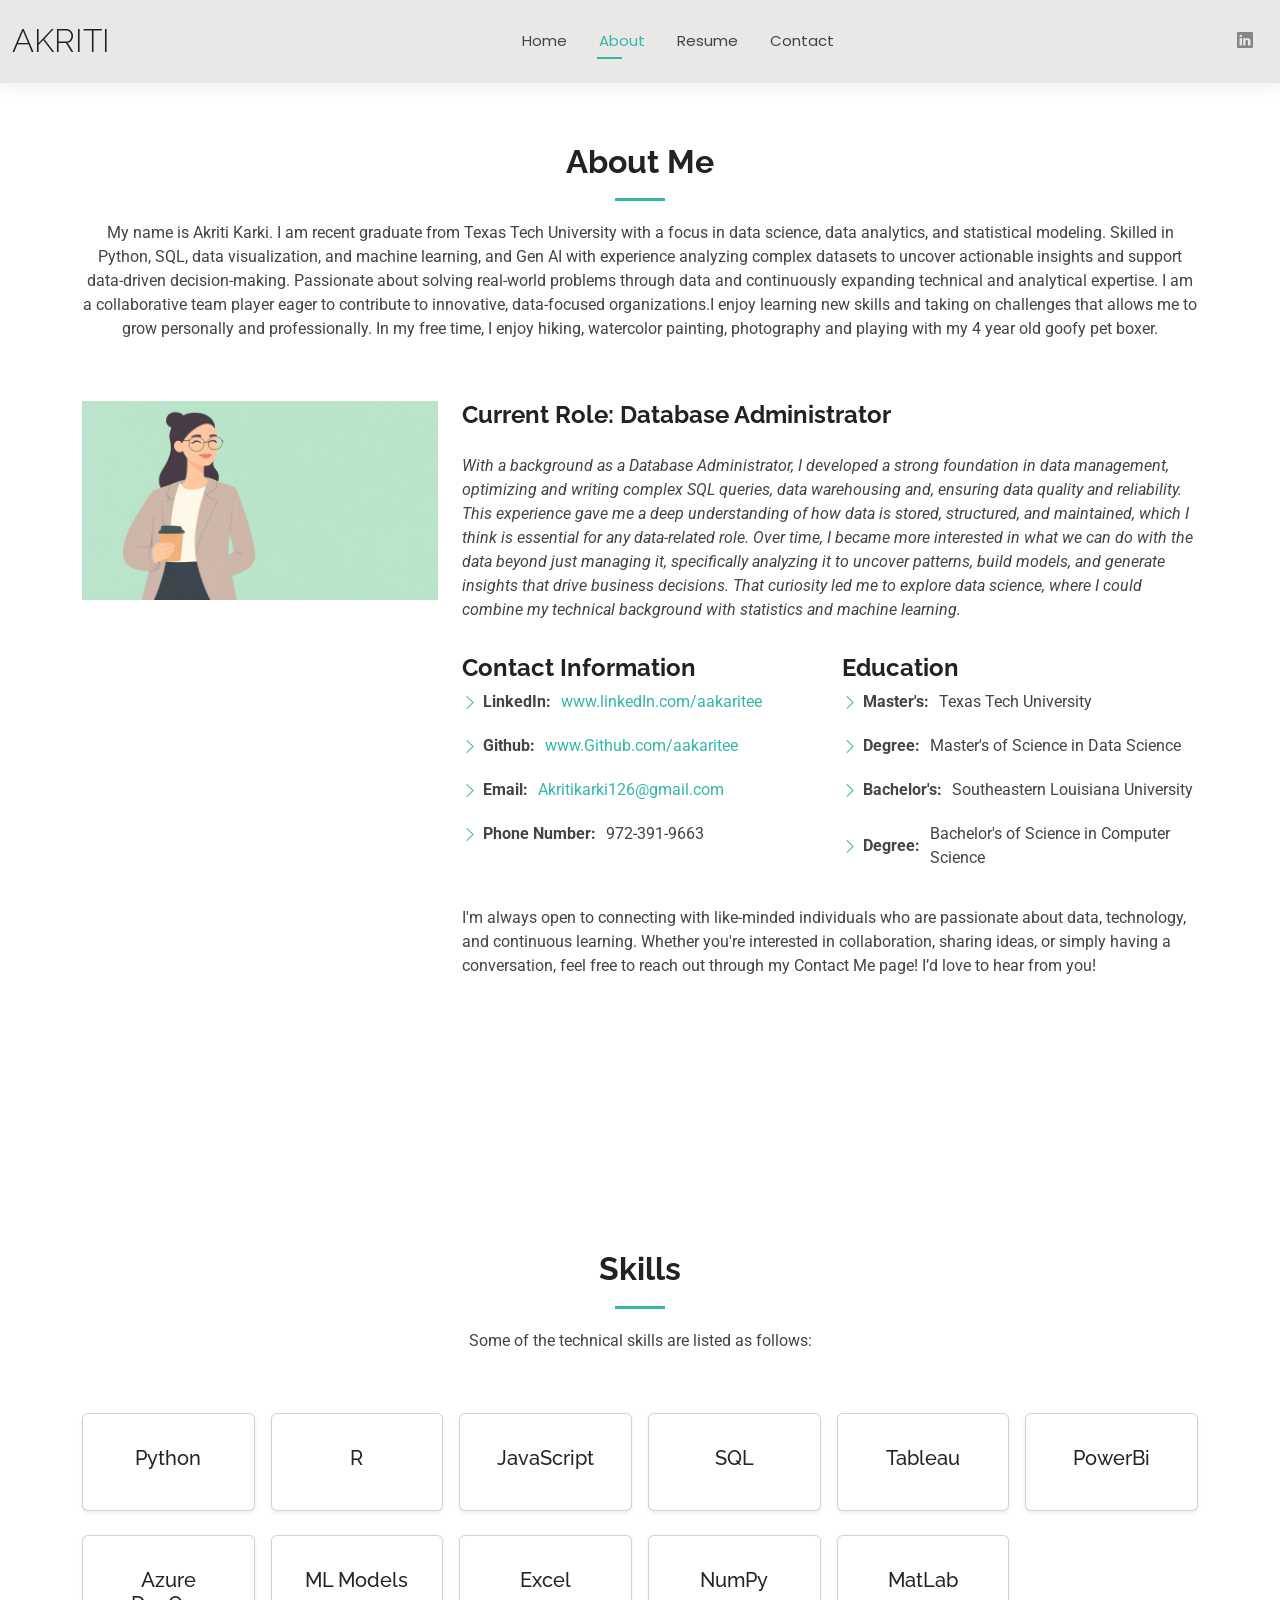
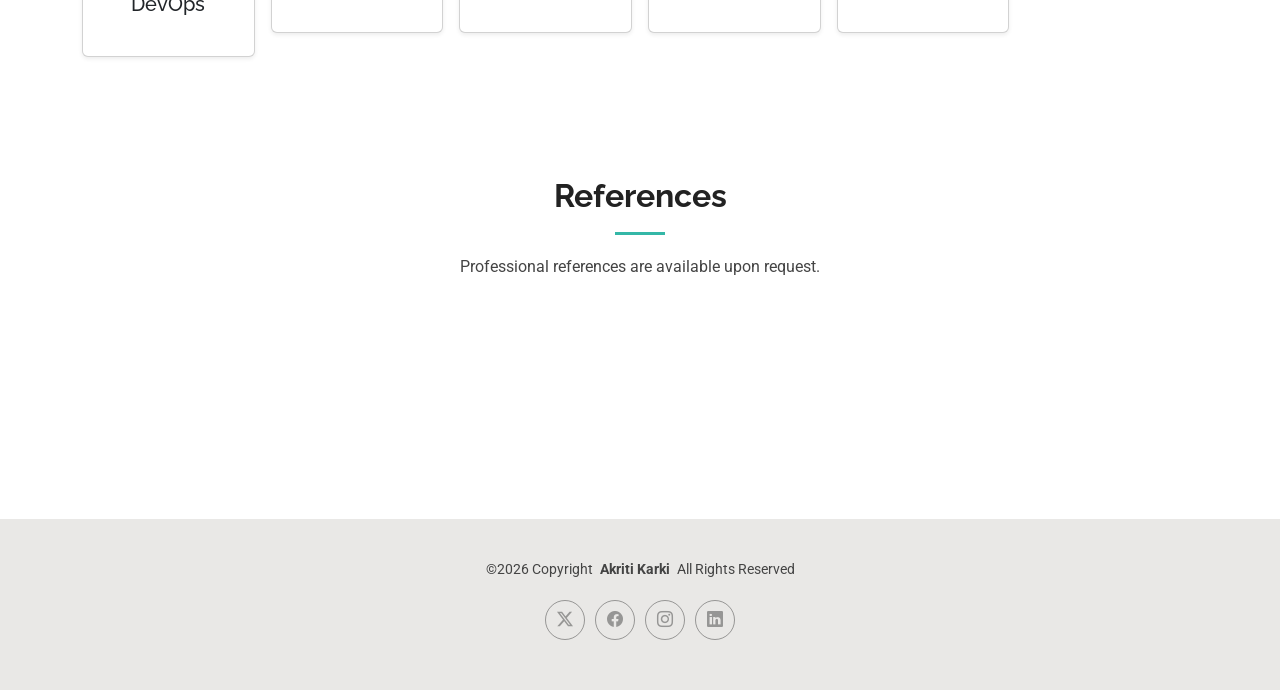
==== about.html @ cdcebf57 "email functionality added  - emailjs" ====
<!DOCTYPE html>
<html lang="en">

<head>
  <meta charset="utf-8">
  <meta content="width=device-width, initial-scale=1.0" name="viewport">
  <title>About Me</title>
  <meta name="description" content="">
  <meta name="keywords" content="">

  <!-- Favicons -->
  <link href="assets/img/favicon.png" rel="icon">
  <link href="assets/img/apple-touch-icon.png" rel="apple-touch-icon">

  <!-- Fonts -->
  <link href="https://fonts.googleapis.com" rel="preconnect">
  <link href="https://fonts.gstatic.com" rel="preconnect" crossorigin>
  <link href="https://fonts.googleapis.com/css2?family=Roboto:ital,wght@0,100;0,300;0,400;0,500;0,700;0,900;1,100;1,300;1,400;1,500;1,700;1,900&family=Poppins:ital,wght@0,100;0,200;0,300;0,400;0,500;0,600;0,700;0,800;0,900;1,100;1,200;1,300;1,400;1,500;1,600;1,700;1,800;1,900&family=Raleway:ital,wght@0,100;0,200;0,300;0,400;0,500;0,600;0,700;0,800;0,900;1,100;1,200;1,300;1,400;1,500;1,600;1,700;1,800;1,900&display=swap" rel="stylesheet">

  <!-- Vendor CSS Files -->
  <link href="assets/vendor/bootstrap/css/bootstrap.min.css" rel="stylesheet">
  <link href="assets/vendor/bootstrap-icons/bootstrap-icons.css" rel="stylesheet">
  <link href="assets/vendor/aos/aos.css" rel="stylesheet">
  <link href="assets/vendor/swiper/swiper-bundle.min.css" rel="stylesheet">
  <link href="assets/vendor/glightbox/css/glightbox.min.css" rel="stylesheet">

  <!-- Main CSS File -->
  <link href="assets/css/main.css" rel="stylesheet">

  <!-- =======================================================
  * Template Name: Kelly
  * Template URL: https://bootstrapmade.com/kelly-free-bootstrap-cv-resume-html-template/
  * Updated: Aug 07 2024 with Bootstrap v5.3.3
  * Author: BootstrapMade.com
  * License: https://bootstrapmade.com/license/
  ======================================================== -->
</head>

<body class="about-page">

  <header id="header" class="header d-flex align-items-center light-background sticky-top">
    <div class="container-fluid position-relative d-flex align-items-center justify-content-between">

      <a href="index.html" class="logo d-flex align-items-center me-auto me-xl-0">
        <!-- Uncomment the line below if you also wish to use an image logo -->
        <!-- <img src="assets/img/logo.png" alt=""> -->
        <h1 class="sitename">Akriti</h1>
      </a>

      <nav id="navmenu" class="navmenu">
        <ul>
          <li><a href="index.html">Home</a></li>
          <li><a href="about.html" class="active">About</a></li>
          <li><a href="resume.html">Resume</a></li>

          </li>
          <li><a href="contact.html">Contact</a></li>
        </ul>
        <i class="mobile-nav-toggle d-xl-none bi bi-list"></i>
      </nav>

      <div class="header-social-links">
         <a href="https://www.linkedIn.com/in/aakaritee" class="linkedin"><i class="bi bi-linkedin"></i></a>
      </div>

    </div>
  </header>

  <main class="main">

    <!-- About Section -->
    <section id="about" class="about section">

      <!-- Section Title -->
      <div class="container section-title" data-aos="fade-up">
        <h2>About Me</h2>
        <p> My name is Akriti Karki. I am recent graduate from Texas Tech University with a focus in data science, data analytics, and statistical modeling. Skilled in Python, SQL, data visualization, and machine learning, and Gen AI with experience analyzing complex datasets to uncover actionable insights and support data-driven decision-making. Passionate about solving real-world problems through data and continuously expanding technical and analytical expertise. I am a collaborative team player eager to contribute to innovative, data-focused organizations.I enjoy learning new skills and taking on challenges that allows me to grow personally and professionally. In my free time, I enjoy hiking, watercolor painting, photography and playing with my 4 year old goofy pet boxer.</p>
      </div><!-- End Section Title -->

      <div class="container" data-aos="fade-up" data-aos-delay="100">

        <div class="row gy-4 justify-content-center">
          <div class="col-lg-4">
            <img src="assets/img/hero-bg.jpg" class="img-fluid" alt="">
          </div>
          <div class="col-lg-8 content">
            <h2>Current Role: Database Administrator </h2>
            <p class="fst-italic py-3">
              With a background as a Database Administrator, I developed a strong foundation in data management, optimizing and writing complex SQL queries, data warehousing and, ensuring data quality and reliability. This experience gave me a deep understanding of how data is stored, structured, and maintained, which I think is essential for any data-related role.
 Over time, I became more interested in what we can do with the data beyond just managing it, specifically analyzing it to uncover patterns, build models, and generate insights that drive business decisions. That curiosity led me to explore data science, where I could combine my technical background with statistics and machine learning.
            </p>
            <div class="row">
              <div class="col-lg-6">
                <h2> Contact Information </h2>

                <ul>
                  <li><i class="bi bi-chevron-right"></i> <strong>LinkedIn:</strong> <span><a href="https://www.linkedIn.com/in/aakaritee" target="_blank">www.linkedIn.com/aakaritee</a></span></li>
                  <li><i class="bi bi-chevron-right"></i> <strong>Github:</strong> <span><a href="https://www.Github.com/aakaritee" target="_blank">www.Github.com/aakaritee</a></span></li>
                  <li><i class="bi bi-chevron-right"></i> <strong>Email:</strong> <span> <a href="mailto:Akritikarki126@gmail.com" target="_blank">Akritikarki126@gmail.com</a></span></li>
                  <li><i class="bi bi-chevron-right"></i> <strong>Phone Number:</strong> <span> 972-391-9663 </span></li>

                </ul>
              </div>
              <div class="col-lg-6">
                <h2> Education </h2>
                <ul>
                  <li><i class="bi bi-chevron-right"></i> <strong>Master's:</strong> <span> Texas Tech University</span></li>
                  <li><i class="bi bi-chevron-right"></i> <strong>Degree:</strong> <span>  Master's of Science in Data Science</span></li>
                  <li><i class="bi bi-chevron-right"></i> <strong>Bachelor's:</strong> <span> Southeastern Louisiana University</span></li>
                  <li><i class="bi bi-chevron-right"></i> <strong>Degree:</strong> <span>  Bachelor's of Science in Computer Science</span></li>
                </ul>
              </div>
            </div>
            <p class="py-3">
              I'm always open to connecting with like-minded individuals who are passionate about data, technology, and continuous learning. Whether you're interested in collaboration, sharing ideas, or simply having a conversation, feel free to reach out through my Contact Me page! I’d love to hear from you!

            </p>
          </div>
        </div>

      </div>

    </section><!-- /About Section -->

    <!-- Skills Section -->
    <section id="skills" class="skills section">

     <!-- Skills Section -->
<section id="skills" class="skills section">

 <!-- Skills Section -->
<section id="skills" class="skills section">

  <!-- Section Title -->
  <div class="container section-title" data-aos="fade-up">
    <h2>Skills</h2>
    <p>Some of the technical skills are listed as follows:</p>
  </div><!-- End Section Title -->

  <div class="container" data-aos="fade-up" data-aos-delay="100">

    <div class="row g-3">

      <div class="col-lg-2 col-md-4 col-6">
        <div class="card text-center p-3 shadow-sm">
          <div class="card-body">
            <h5 class="card-title">Python</h5>
          </div>
        </div>
      </div>

      <div class="col-lg-2 col-md-4 col-6">
        <div class="card text-center p-3 shadow-sm">
          <div class="card-body">
            <h5 class="card-title">R</h5>
          </div>
        </div>
      </div>

      <div class="col-lg-2 col-md-4 col-6">
        <div class="card text-center p-3 shadow-sm">
          <div class="card-body">
            <h5 class="card-title">JavaScript</h5>
          </div>
        </div>
      </div>

      <div class="col-lg-2 col-md-4 col-6">
        <div class="card text-center p-3 shadow-sm">
          <div class="card-body">
            <h5 class="card-title">SQL</h5>
          </div>
        </div>
      </div>

      <div class="col-lg-2 col-md-4 col-6">
        <div class="card text-center p-3 shadow-sm">
          <div class="card-body">
            <h5 class="card-title">Tableau</h5>
          </div>
        </div>
      </div>

      <div class="col-lg-2 col-md-4 col-6">
        <div class="card text-center p-3 shadow-sm">
          <div class="card-body">
            <h5 class="card-title">PowerBi</h5>
          </div>
        </div>
      </div>

    </div>

    <!-- Second Row of Skills -->
    <div class="row g-3 mt-2">

      <div class="col-lg-2 col-md-4 col-6">
        <div class="card text-center p-3 shadow-sm">
          <div class="card-body">
            <h5 class="card-title">Azure DevOps</h5>
          </div>
        </div>
      </div>

      <div class="col-lg-2 col-md-4 col-6">
        <div class="card text-center p-3 shadow-sm">
          <div class="card-body">
            <h5 class="card-title">ML Models</h5>
          </div>
        </div>
      </div>

      <div class="col-lg-2 col-md-4 col-6">
        <div class="card text-center p-3 shadow-sm">
          <div class="card-body">
            <h5 class="card-title">Excel</h5>
          </div>
        </div>
      </div>

      <div class="col-lg-2 col-md-4 col-6">
        <div class="card text-center p-3 shadow-sm">
          <div class="card-body">
            <h5 class="card-title">NumPy</h5>
          </div>
        </div>
      </div>

      <div class="col-lg-2 col-md-4 col-6">
        <div class="card text-center p-3 shadow-sm">
          <div class="card-body">
            <h5 class="card-title">MatLab</h5>
          </div>
        </div>
      </div>

    </div><!-- End Second Row -->

  </div>


</section><!-- /Skills Section -->
    <!-- Stats Section -->
    <section id="stats" class="stats section">

      <!-- Section Title -->
      <div class="container section-title" data-aos="fade-up">
        <h2>References</h2>
        <p>Professional references are available upon request.</p>
      </div><!-- End Section Title -->

      

    </section><!-- /Stats Section -->

    <!-- Testimonials Section -->
    

  </main>

  <footer id="footer" class="footer light-background">

    <div class="container">
      <div class="copyright text-center ">
        <p>©2026 <span>Copyright</span> <strong class="px-1 sitename">Akriti Karki</strong> <span>All Rights Reserved<br></span></p>
      </div>
      <div class="social-links d-flex justify-content-center">
        <a href=""><i class="bi bi-twitter-x"></i></a>
        <a href=""><i class="bi bi-facebook"></i></a>
        <a href=""><i class="bi bi-instagram"></i></a>
        <a href=""><i class="bi bi-linkedin"></i></a>
      </div>
      <div class="credits">
        <!-- All the links in the footer should remain intact. -->
        <!-- You can delete the links only if you've purchased the pro version. -->
        <!-- Licensing information: https://bootstrapmade.com/license/ -->
        <!-- Purchase the pro version with working PHP/AJAX contact form: [buy-url] -->
  
      </div>
    </div>

  </footer>

  <!-- Scroll Top -->
  <a href="www.linkedIn.com/In/aakaritee" id="scroll-top" class="scroll-top d-flex align-items-center justify-content-center"><i class="bi bi-arrow-up-short"></i></a>

  <!-- Preloader -->
  <div id="preloader"></div>

  <!-- Vendor JS Files -->
  <script src="assets/vendor/bootstrap/js/bootstrap.bundle.min.js"></script>
  <script src="assets/vendor/php-email-form/validate.js"></script>
  <script src="assets/vendor/aos/aos.js"></script>
  <script src="assets/vendor/waypoints/noframework.waypoints.js"></script>
  <script src="assets/vendor/purecounter/purecounter_vanilla.js"></script>
  <script src="assets/vendor/swiper/swiper-bundle.min.js"></script>
  <script src="assets/vendor/glightbox/js/glightbox.min.js"></script>
  <script src="assets/vendor/imagesloaded/imagesloaded.pkgd.min.js"></script>
  <script src="assets/vendor/isotope-layout/isotope.pkgd.min.js"></script>

  <!-- Main JS File -->
  <script src="assets/js/main.js"></script>

</body>

</html>
---- assets/css/main.css ----
/**
* Template Name: Kelly
* Template URL: https://bootstrapmade.com/kelly-free-bootstrap-cv-resume-html-template/
* Updated: Aug 07 2024 with Bootstrap v5.3.3
* Author: BootstrapMade.com
* License: https://bootstrapmade.com/license/
*/

/*--------------------------------------------------------------
# Font & Color Variables
# Help: https://bootstrapmade.com/color-system/
--------------------------------------------------------------*/
/* Fonts */
:root {
  --default-font: "Roboto",  system-ui, -apple-system, "Segoe UI", Roboto, "Helvetica Neue", Arial, "Noto Sans", "Liberation Sans", sans-serif, "Apple Color Emoji", "Segoe UI Emoji", "Segoe UI Symbol", "Noto Color Emoji";
  --heading-font: "Raleway",  sans-serif;
  --nav-font: "Poppins",  sans-serif;
}

/* Global Colors - The following color variables are used throughout the website. Updating them here will change the color scheme of the entire website */
:root { 
  --background-color: #ffffff; /* Background color for the entire website, including individual sections */
  --default-color: #444444; /* Default color used for the majority of the text content across the entire website */
  --heading-color: #222222; /* Color for headings, subheadings and title throughout the website */
  --accent-color: #34b7a7; /* Accent color that represents your brand on the website. It's used for buttons, links, and other elements that need to stand out */
  --surface-color: #ffffff; /* The surface color is used as a background of boxed elements within sections, such as cards, icon boxes, or other elements that require a visual separation from the global background. */
  --contrast-color: #ffffff; /* Contrast color for text, ensuring readability against backgrounds of accent, heading, or default colors. */
}

/* Nav Menu Colors - The following color variables are used specifically for the navigation menu. They are separate from the global colors to allow for more customization options */
:root {
  --nav-color: #444444;  /* The default color of the main navmenu links */
  --nav-hover-color: #34b7a7; /* Applied to main navmenu links when they are hovered over or active */
  --nav-mobile-background-color: #ffffff; /* Used as the background color for mobile navigation menu */
  --nav-dropdown-background-color: #ffffff; /* Used as the background color for dropdown items that appear when hovering over primary navigation items */
  --nav-dropdown-color: #444444; /* Used for navigation links of the dropdown items in the navigation menu. */
  --nav-dropdown-hover-color: #34b7a7; /* Similar to --nav-hover-color, this color is applied to dropdown navigation links when they are hovered over. */
}

/* Color Presets - These classes override global colors when applied to any section or element, providing reuse of the sam color scheme. */

.light-background {
  --background-color: #e9e8e6;
  --surface-color: #ffffff;
}

.dark-background {
  --background-color: #060606;
  --default-color: #ffffff;
  --heading-color: #ffffff;
  --surface-color: #252525;
  --contrast-color: #ffffff;
}

/* Smooth scroll */
:root {
  scroll-behavior: smooth;
}

/*--------------------------------------------------------------
# General Styling & Shared Classes
--------------------------------------------------------------*/
body {
  color: var(--default-color);
  background-color: var(--background-color);
  font-family: var(--default-font);
}

a {
  color: var(--accent-color);
  text-decoration: none;
  transition: 0.3s;
}

a:hover {
  color: color-mix(in srgb, var(--accent-color), transparent 25%);
  text-decoration: none;
}

h1,
h2,
h3,
h4,
h5,
h6 {
  color: var(--heading-color);
  font-family: var(--heading-font);
}

/* PHP Email Form Messages
------------------------------*/
.php-email-form .error-message {
  display: none;
  background: #df1529;
  color: #ffffff;
  text-align: left;
  padding: 15px;
  margin-bottom: 24px;
  font-weight: 600;
}

.php-email-form .sent-message {
  display: none;
  color: #ffffff;
  background: #059652;
  text-align: center;
  padding: 15px;
  margin-bottom: 24px;
  font-weight: 600;
}

.php-email-form .loading {
  display: none;
  background: var(--surface-color);
  text-align: center;
  padding: 15px;
  margin-bottom: 24px;
}

.php-email-form .loading:before {
  content: "";
  display: inline-block;
  border-radius: 50%;
  width: 24px;
  height: 24px;
  margin: 0 10px -6px 0;
  border: 3px solid var(--accent-color);
  border-top-color: var(--surface-color);
  animation: php-email-form-loading 1s linear infinite;
}

@keyframes php-email-form-loading {
  0% {
    transform: rotate(0deg);
  }

  100% {
    transform: rotate(360deg);
  }
}

/*--------------------------------------------------------------
# Global Header
--------------------------------------------------------------*/
.header {
  color: var(--default-color);
  background-color: var(--background-color);
  padding: 15px 0;
  transition: all 0.5s;
  z-index: 997;
  box-shadow: 0px 0 18px rgba(0, 0, 0, 0.1);
}

.header .logo {
  line-height: 1;
}

.header .logo img {
  max-height: 36px;
  margin-right: 8px;
}

.header .logo h1 {
  font-size: 32px;
  margin: 0;
  font-weight: 300;
  text-transform: uppercase;
  color: var(--heading-color);
}

.header .header-social-links {
  padding-right: 15px;
}

.header .header-social-links a {
  color: color-mix(in srgb, var(--default-color), transparent 40%);
  padding-left: 6px;
  display: inline-block;
  transition: 0.3s;
  font-size: 16px;
}

.header .header-social-links a:hover {
  color: var(--accent-color);
}

.header .header-social-links a i {
  line-height: 0px;
}

@media (max-width: 1200px) {
  .header .logo {
    order: 1;
  }

  .header .header-social-links {
    order: 2;
  }

  .header .navmenu {
    order: 3;
  }
}

/*--------------------------------------------------------------
# Navigation Menu
--------------------------------------------------------------*/
/* Desktop Navigation */
@media (min-width: 1200px) {
  .navmenu {
    padding: 0;
  }

  .navmenu ul {
    margin: 0;
    padding: 0;
    display: flex;
    list-style: none;
    align-items: center;
  }

  .navmenu li {
    position: relative;
  }

  .navmenu>ul>li {
    white-space: nowrap;
    padding: 15px 14px;
  }

  .navmenu>ul>li:last-child {
    padding-right: 0;
  }

  .navmenu a,
  .navmenu a:focus {
    color: var(--nav-color);
    font-size: 15px;
    padding: 0 2px;
    font-family: var(--nav-font);
    font-weight: 400;
    display: flex;
    align-items: center;
    justify-content: space-between;
    white-space: nowrap;
    transition: 0.3s;
    position: relative;
  }

  .navmenu a i,
  .navmenu a:focus i {
    font-size: 12px;
    line-height: 0;
    margin-left: 5px;
    transition: 0.3s;
  }

  .navmenu>ul>li>a:before {
    content: "";
    position: absolute;
    height: 2px;
    bottom: -6px;
    left: 0;
    background-color: var(--nav-hover-color);
    visibility: hidden;
    width: 0px;
    transition: all 0.3s ease-in-out 0s;
  }

  .navmenu a:hover:before,
  .navmenu li:hover>a:before,
  .navmenu .active:before {
    visibility: visible;
    width: 25px;
  }

  .navmenu li:hover>a,
  .navmenu .active,
  .navmenu .active:focus {
    color: var(--nav-hover-color);
  }

  .navmenu .dropdown ul {
    margin: 0;
    padding: 10px 0;
    background: var(--nav-dropdown-background-color);
    display: block;
    position: absolute;
    visibility: hidden;
    left: 14px;
    top: 130%;
    opacity: 0;
    transition: 0.3s;
    border-radius: 4px;
    z-index: 99;
    box-shadow: 0px 0px 30px rgba(0, 0, 0, 0.1);
  }

  .navmenu .dropdown ul li {
    min-width: 200px;
  }

  .navmenu .dropdown ul a {
    padding: 10px 20px;
    font-size: 15px;
    text-transform: none;
    color: var(--nav-dropdown-color);
  }

  .navmenu .dropdown ul a i {
    font-size: 12px;
  }

  .navmenu .dropdown ul a:hover,
  .navmenu .dropdown ul .active:hover,
  .navmenu .dropdown ul li:hover>a {
    color: var(--nav-dropdown-hover-color);
  }

  .navmenu .dropdown:hover>ul {
    opacity: 1;
    top: 100%;
    visibility: visible;
  }

  .navmenu .dropdown .dropdown ul {
    top: 0;
    left: -90%;
    visibility: hidden;
  }

  .navmenu .dropdown .dropdown:hover>ul {
    opacity: 1;
    top: 0;
    left: -100%;
    visibility: visible;
  }
}

/* Mobile Navigation */
@media (max-width: 1199px) {
  .mobile-nav-toggle {
    color: var(--nav-color);
    font-size: 28px;
    line-height: 0;
    margin-right: 10px;
    cursor: pointer;
    transition: color 0.3s;
  }

  .navmenu {
    padding: 0;
    z-index: 9997;
  }

  .navmenu ul {
    display: none;
    list-style: none;
    position: absolute;
    inset: 60px 20px 20px 20px;
    padding: 10px 0;
    margin: 0;
    border-radius: 6px;
    background-color: var(--nav-mobile-background-color);
    border: 1px solid color-mix(in srgb, var(--default-color), transparent 90%);
    box-shadow: none;
    overflow-y: auto;
    transition: 0.3s;
    z-index: 9998;
  }

  .navmenu a,
  .navmenu a:focus {
    color: var(--nav-dropdown-color);
    padding: 10px 20px;
    font-family: var(--nav-font);
    font-size: 17px;
    font-weight: 500;
    display: flex;
    align-items: center;
    justify-content: space-between;
    white-space: nowrap;
    transition: 0.3s;
  }

  .navmenu a i,
  .navmenu a:focus i {
    font-size: 12px;
    line-height: 0;
    margin-left: 5px;
    width: 30px;
    height: 30px;
    display: flex;
    align-items: center;
    justify-content: center;
    border-radius: 50%;
    transition: 0.3s;
    background-color: color-mix(in srgb, var(--accent-color), transparent 90%);
  }

  .navmenu a i:hover,
  .navmenu a:focus i:hover {
    background-color: var(--accent-color);
    color: var(--contrast-color);
  }

  .navmenu a:hover,
  .navmenu .active,
  .navmenu .active:focus {
    color: var(--nav-dropdown-hover-color);
  }

  .navmenu .active i,
  .navmenu .active:focus i {
    background-color: var(--accent-color);
    color: var(--contrast-color);
    transform: rotate(180deg);
  }

  .navmenu .dropdown ul {
    position: static;
    display: none;
    z-index: 99;
    padding: 10px 0;
    margin: 10px 20px;
    background-color: var(--nav-dropdown-background-color);
    transition: all 0.5s ease-in-out;
  }

  .navmenu .dropdown ul ul {
    background-color: rgba(33, 37, 41, 0.1);
  }

  .navmenu .dropdown>.dropdown-active {
    display: block;
    background-color: rgba(33, 37, 41, 0.03);
  }

  .mobile-nav-active {
    overflow: hidden;
  }

  .mobile-nav-active .mobile-nav-toggle {
    color: #fff;
    position: absolute;
    font-size: 32px;
    top: 15px;
    right: 15px;
    margin-right: 0;
    z-index: 9999;
  }

  .mobile-nav-active .navmenu {
    position: fixed;
    overflow: hidden;
    inset: 0;
    background: rgba(33, 37, 41, 0.8);
    transition: 0.3s;
  }

  .mobile-nav-active .navmenu>ul {
    display: block;
  }
}

/*--------------------------------------------------------------
# Global Footer
--------------------------------------------------------------*/
.footer {
  color: var(--default-color);
  background-color: var(--background-color);
  font-size: 14px;
  padding: 40px 0;
  position: relative;
}

.footer .copyright p {
  margin-bottom: 0;
}

.footer .social-links {
  margin-top: 20px;
}

.footer .social-links a {
  display: flex;
  align-items: center;
  justify-content: center;
  width: 40px;
  height: 40px;
  border-radius: 50%;
  border: 1px solid color-mix(in srgb, var(--default-color), transparent 50%);
  font-size: 16px;
  color: color-mix(in srgb, var(--default-color), transparent 50%);
  margin: 0 5px;
  transition: 0.3s;
}

.footer .social-links a:hover {
  color: var(--accent-color);
  border-color: var(--accent-color);
}

.footer .credits {
  margin-top: 10px;
  font-size: 13px;
  text-align: center;
}

/*--------------------------------------------------------------
# Preloader
--------------------------------------------------------------*/
#preloader {
  position: fixed;
  inset: 0;
  z-index: 9999;
  overflow: hidden;
  background-color: var(--background-color);
  transition: all 0.6s ease-out;
  width: 100%;
  height: 100vh;
}

#preloader:before,
#preloader:after {
  content: "";
  position: absolute;
  border: 4px solid var(--accent-color);
  border-radius: 50%;
  animation: animate-preloader 2s cubic-bezier(0, 0.2, 0.8, 1) infinite;
}

#preloader:after {
  animation-delay: -0.5s;
}

@keyframes animate-preloader {
  0% {
    width: 10px;
    height: 10px;
    top: calc(50% - 5px);
    left: calc(50% - 5px);
    opacity: 1;
  }

  100% {
    width: 72px;
    height: 72px;
    top: calc(50% - 36px);
    left: calc(50% - 36px);
    opacity: 0;
  }
}

/*--------------------------------------------------------------
# Scroll Top Button
--------------------------------------------------------------*/
.scroll-top {
  position: fixed;
  visibility: hidden;
  opacity: 0;
  right: 15px;
  bottom: -15px;
  z-index: 99999;
  background-color: var(--accent-color);
  width: 44px;
  height: 44px;
  border-radius: 50px;
  transition: all 0.4s;
}

.scroll-top i {
  font-size: 24px;
  color: var(--contrast-color);
  line-height: 0;
}

.scroll-top:hover {
  background-color: color-mix(in srgb, var(--accent-color), transparent 20%);
  color: var(--contrast-color);
}

.scroll-top.active {
  visibility: visible;
  opacity: 1;
  bottom: 15px;
}

/*--------------------------------------------------------------
# Disable aos animation delay on mobile devices
--------------------------------------------------------------*/
@media screen and (max-width: 768px) {
  [data-aos-delay] {
    transition-delay: 0 !important;
  }
}

/*--------------------------------------------------------------
# Global Page Titles & Breadcrumbs
--------------------------------------------------------------*/
.page-title {
  color: var(--default-color);
  background-color: var(--background-color);
  padding: 25px 0;
  position: relative;
  border-bottom: 1px solid color-mix(in srgb, var(--default-color), transparent 85%);
}

.page-title h1 {
  font-size: 24px;
  font-weight: 400;
}

.page-title .breadcrumbs ol {
  display: flex;
  flex-wrap: wrap;
  list-style: none;
  padding: 0;
  margin: 0;
  font-size: 14px;
  font-weight: 400;
}

.page-title .breadcrumbs ol li+li {
  padding-left: 10px;
}

.page-title .breadcrumbs ol li+li::before {
  content: "/";
  display: inline-block;
  padding-right: 10px;
  color: color-mix(in srgb, var(--default-color), transparent 70%);
}

/*--------------------------------------------------------------
# Global Sections
--------------------------------------------------------------*/
section,
.section {
  color: var(--default-color);
  background-color: var(--background-color);
  padding: 60px 0;
  scroll-margin-top: 100px;
  overflow: clip;
}

@media (max-width: 1199px) {

  section,
  .section {
    scroll-margin-top: 66px;
  }
}

/*--------------------------------------------------------------
# Global Section Titles
--------------------------------------------------------------*/
.section-title {
  text-align: center;
  padding-bottom: 60px;
  position: relative;
}

.section-title h2 {
  font-size: 32px;
  font-weight: 700;
  margin-bottom: 20px;
  padding-bottom: 20px;
  position: relative;
}

.section-title h2:after {
  content: "";
  position: absolute;
  display: block;
  width: 50px;
  height: 3px;
  background: var(--accent-color);
  left: 0;
  right: 0;
  bottom: 0;
  margin: auto;
}

.section-title p {
  margin-bottom: 0;
}

/*--------------------------------------------------------------
# Hero Section
--------------------------------------------------------------*/
.hero {
  width: 100%;
  min-height: calc(100vh - 82px);
  position: relative;
  padding: 80px 0;
  display: flex;
  align-items: center;
  justify-content: center;
}

@media (max-width: 1200px) {
  .hero {
    min-height: calc(100vh - 68px);
  }
}

.hero img {
  position: absolute;
  inset: 0;
  display: block;
  width: 100%;
  height: 100%;
  object-fit: cover;
  z-index: 1;
}

.hero .container {
  position: relative;
  z-index: 3;
}

.hero h2 {
  margin: 0;
  font-size: 48px;
  font-weight: 700;
}

.hero p {
  margin: 10px 0 0 0;
  font-size: 24px;
  color: var(--heading-color);
}

.hero .btn-get-started {
  color: var(--contrast-color);
  background: var(--accent-color);
  font-family: var(--heading-font);
  text-transform: uppercase;
  font-weight: 600;
  font-size: 12px;
  letter-spacing: 1px;
  display: inline-block;
  padding: 12px 40px;
  border-radius: 50px;
  transition: 0.5s;
  margin-top: 30px;
}

.hero .btn-get-started:hover {
  background: color-mix(in srgb, var(--accent-color) 90%, white 20%);
}

@media (max-width: 768px) {
  .hero h2 {
    font-size: 32px;
  }

  .hero p {
    font-size: 18px;
  }
}

/*--------------------------------------------------------------
# About Section
--------------------------------------------------------------*/
.about .content h2 {
  font-weight: 700;
  font-size: 24px;
}

.about .content ul {
  list-style: none;
  padding: 0;
}

.about .content ul li {
  margin-bottom: 20px;
  display: flex;
  align-items: center;
}

.about .content ul strong {
  margin-right: 10px;
}

.about .content ul i {
  font-size: 16px;
  margin-right: 5px;
  color: var(--accent-color);
  line-height: 0;
}

/*--------------------------------------------------------------
# Skills Section
--------------------------------------------------------------*/
.skills .progress {
  height: 60px;
  display: block;
  background: none;
  border-radius: 0;
}

.skills .progress .skill {
  color: var(--heading-color);
  padding: 0;
  margin: 0 0 6px 0;
  text-transform: uppercase;
  display: block;
  font-weight: 600;
  font-family: var(--heading-font);
}

.skills .progress .skill .val {
  float: right;
  font-style: normal;
}

.skills .progress-bar-wrap {
  background: color-mix(in srgb, var(--default-color), transparent 90%);
  height: 10px;
}

.skills .progress-bar {
  width: 1px;
  height: 10px;
  transition: 0.9s;
  background-color: var(--accent-color);
}

/*--------------------------------------------------------------
# Stats Section
--------------------------------------------------------------*/
.stats .stats-item {
  padding: 30px;
  width: 100%;
}

.stats .stats-item span {
  color: var(--heading-color);
  font-size: 48px;
  display: block;
  font-weight: 700;
  margin-bottom: 20px;
  padding-bottom: 20px;
  position: relative;
}

.stats .stats-item span:after {
  content: "";
  position: absolute;
  display: block;
  width: 25px;
  height: 3px;
  background: var(--accent-color);
  left: 0;
  right: 0;
  bottom: 0;
  margin: auto;
}

.stats .stats-item p {
  color: color-mix(in srgb, var(--default-color), transparent 40%);
  padding: 0;
  margin: 0;
  font-family: var(--heading-font);
  font-weight: 500;
}

/*--------------------------------------------------------------
# Testimonials Section
--------------------------------------------------------------*/
.testimonials .section-header {
  margin-bottom: 40px;
}

.testimonials .testimonials-carousel,
.testimonials .testimonials-slider {
  overflow: hidden;
}

.testimonials .testimonial-item {
  text-align: center;
}

.testimonials .testimonial-item .testimonial-img {
  width: 120px;
  border-radius: 50%;
  border: 4px solid var(--background-color);
  margin: 0 auto;
}

.testimonials .testimonial-item h3 {
  font-size: 20px;
  font-weight: bold;
  margin: 10px 0 5px 0;
}

.testimonials .testimonial-item h4 {
  font-size: 14px;
  color: color-mix(in srgb, var(--default-color), transparent 40%);
  margin: 0 0 15px 0;
}

.testimonials .testimonial-item .stars {
  margin-bottom: 15px;
}

.testimonials .testimonial-item .stars i {
  color: #ffc107;
  margin: 0 1px;
}

.testimonials .testimonial-item .quote-icon-left,
.testimonials .testimonial-item .quote-icon-right {
  color: color-mix(in srgb, var(--accent-color), transparent 50%);
  font-size: 26px;
  line-height: 0;
}

.testimonials .testimonial-item .quote-icon-left {
  display: inline-block;
  left: -5px;
  position: relative;
}

.testimonials .testimonial-item .quote-icon-right {
  display: inline-block;
  right: -5px;
  position: relative;
  top: 10px;
  transform: scale(-1, -1);
}

.testimonials .testimonial-item p {
  font-style: italic;
  margin: 0 auto 15px auto;
}

.testimonials .swiper-wrapper {
  height: auto;
}

.testimonials .swiper-pagination {
  margin-top: 20px;
  position: relative;
}

.testimonials .swiper-pagination .swiper-pagination-bullet {
  width: 12px;
  height: 12px;
  opacity: 1;
  background-color: color-mix(in srgb, var(--default-color), transparent 85%);
}

.testimonials .swiper-pagination .swiper-pagination-bullet-active {
  background-color: var(--accent-color);
}

@media (min-width: 992px) {
  .testimonials .testimonial-item p {
    width: 80%;
  }
}

/*--------------------------------------------------------------
# Resume Section
--------------------------------------------------------------*/
.resume .resume-title {
  color: var(--heading-color);
  font-size: 26px;
  font-weight: 700;
  margin-top: 20px;
  margin-bottom: 20px;
}

.resume .resume-item {
  padding: 0 0 20px 20px;
  margin-top: -2px;
  border-left: 2px solid var(--accent-color);
  position: relative;
}

.resume .resume-item h4 {
  line-height: 18px;
  font-size: 18px;
  font-weight: 600;
  text-transform: uppercase;
  color: color-mix(in srgb, var(--default-color), transparent 20%);
  margin-bottom: 10px;
}

.resume .resume-item h5 {
  font-size: 16px;
  padding: 5px 15px;
  display: inline-block;
  font-weight: 600;
  margin-bottom: 10px;
}

.resume .resume-item ul {
  padding-left: 20px;
}

.resume .resume-item ul li {
  padding-bottom: 10px;
}

.resume .resume-item:last-child {
  padding-bottom: 0;
}

.resume .resume-item::before {
  content: "";
  position: absolute;
  width: 16px;
  height: 16px;
  border-radius: 50px;
  left: -9px;
  top: 0;
  background: var(--background-color);
  border: 2px solid var(--accent-color);
}

/*--------------------------------------------------------------
# Services Section
--------------------------------------------------------------*/
.services .service-item {
  background-color: var(--surface-color);
  box-shadow: 0px 5px 90px 0px rgba(0, 0, 0, 0.1);
  height: 100%;
  padding: 60px 30px;
  text-align: center;
  transition: 0.3s;
  border-radius: 5px;
}

.services .service-item .icon {
  margin: 0 auto;
  width: 100px;
  height: 100px;
  display: flex;
  align-items: center;
  justify-content: center;
  transition: ease-in-out 0.3s;
  position: relative;
}

.services .service-item .icon i {
  font-size: 36px;
  transition: 0.5s;
  position: relative;
}

.services .service-item .icon svg {
  position: absolute;
  top: 0;
  left: 0;
}

.services .service-item .icon svg path {
  transition: 0.5s;
  fill: color-mix(in srgb, var(--default-color), transparent 95%);
}

.services .service-item h3 {
  font-weight: 700;
  margin: 10px 0 15px 0;
  font-size: 22px;
}

.services .service-item p {
  line-height: 24px;
  font-size: 14px;
  margin-bottom: 0;
}

.services .service-item:hover {
  box-shadow: 0px 5px 35px 0px rgba(0, 0, 0, 0.1);
}

.services .service-item.item-cyan i {
  color: #0dcaf0;
}

.services .service-item.item-cyan:hover .icon i {
  color: #fff;
}

.services .service-item.item-cyan:hover .icon path {
  fill: #0dcaf0;
}

.services .service-item.item-orange i {
  color: #fd7e14;
}

.services .service-item.item-orange:hover .icon i {
  color: #fff;
}

.services .service-item.item-orange:hover .icon path {
  fill: #fd7e14;
}

.services .service-item.item-teal i {
  color: #20c997;
}

.services .service-item.item-teal:hover .icon i {
  color: #fff;
}

.services .service-item.item-teal:hover .icon path {
  fill: #20c997;
}

.services .service-item.item-red i {
  color: #df1529;
}

.services .service-item.item-red:hover .icon i {
  color: #fff;
}

.services .service-item.item-red:hover .icon path {
  fill: #df1529;
}

.services .service-item.item-indigo i {
  color: #6610f2;
}

.services .service-item.item-indigo:hover .icon i {
  color: #fff;
}

.services .service-item.item-indigo:hover .icon path {
  fill: #6610f2;
}

.services .service-item.item-pink i {
  color: #f3268c;
}

.services .service-item.item-pink:hover .icon i {
  color: #fff;
}

.services .service-item.item-pink:hover .icon path {
  fill: #f3268c;
}

/*--------------------------------------------------------------
# Portfolio Section
--------------------------------------------------------------*/
.portfolio .portfolio-filters {
  padding: 0;
  margin: 0 auto 20px auto;
  list-style: none;
  text-align: center;
}

.portfolio .portfolio-filters li {
  cursor: pointer;
  display: inline-block;
  padding: 8px 20px 10px 20px;
  margin: 0;
  font-size: 15px;
  font-weight: 500;
  line-height: 1;
  margin-bottom: 5px;
  border-radius: 50px;
  transition: all 0.3s ease-in-out;
  font-family: var(--heading-font);
}

.portfolio .portfolio-filters li:hover,
.portfolio .portfolio-filters li.filter-active {
  color: var(--contrast-color);
  background-color: var(--accent-color);
}

.portfolio .portfolio-filters li:first-child {
  margin-left: 0;
}

.portfolio .portfolio-filters li:last-child {
  margin-right: 0;
}

@media (max-width: 575px) {
  .portfolio .portfolio-filters li {
    font-size: 14px;
    margin: 0 0 10px 0;
  }
}

.portfolio .portfolio-item {
  position: relative;
  overflow: hidden;
}

.portfolio .portfolio-item .portfolio-info {
  opacity: 0;
  position: absolute;
  left: 12px;
  right: 12px;
  bottom: -100%;
  z-index: 3;
  transition: all ease-in-out 0.5s;
  background: color-mix(in srgb, var(--surface-color), transparent 10%);
  padding: 15px;
}

.portfolio .portfolio-item .portfolio-info h4 {
  font-size: 18px;
  font-weight: 600;
  padding-right: 50px;
}

.portfolio .portfolio-item .portfolio-info p {
  color: color-mix(in srgb, var(--default-color), transparent 30%);
  font-size: 14px;
  margin-bottom: 0;
  padding-right: 50px;
}

.portfolio .portfolio-item .portfolio-info .preview-link,
.portfolio .portfolio-item .portfolio-info .details-link {
  position: absolute;
  right: 50px;
  font-size: 24px;
  top: calc(50% - 14px);
  color: color-mix(in srgb, var(--default-color), transparent 30%);
  transition: 0.3s;
  line-height: 0;
}

.portfolio .portfolio-item .portfolio-info .preview-link:hover,
.portfolio .portfolio-item .portfolio-info .details-link:hover {
  color: var(--accent-color);
}

.portfolio .portfolio-item .portfolio-info .details-link {
  right: 14px;
  font-size: 28px;
}

.portfolio .portfolio-item:hover .portfolio-info {
  opacity: 1;
  bottom: 0;
}

/*--------------------------------------------------------------
# Portfolio Details Section
--------------------------------------------------------------*/
.portfolio-details .portfolio-details-slider img {
  width: 100%;
}

.portfolio-details .portfolio-details-slider .swiper-pagination {
  margin-top: 20px;
  position: relative;
}

.portfolio-details .portfolio-details-slider .swiper-pagination .swiper-pagination-bullet {
  width: 12px;
  height: 12px;
  background-color: color-mix(in srgb, var(--default-color), transparent 85%);
  opacity: 1;
}

.portfolio-details .portfolio-details-slider .swiper-pagination .swiper-pagination-bullet-active {
  background-color: var(--accent-color);
}

.portfolio-details .portfolio-info {
  background-color: var(--surface-color);
  padding: 30px;
  box-shadow: 0px 0 30px rgba(0, 0, 0, 0.1);
}

.portfolio-details .portfolio-info h3 {
  font-size: 22px;
  font-weight: 700;
  margin-bottom: 20px;
  padding-bottom: 20px;
  border-bottom: 1px solid color-mix(in srgb, var(--default-color), transparent 85%);
}

.portfolio-details .portfolio-info ul {
  list-style: none;
  padding: 0;
  font-size: 15px;
}

.portfolio-details .portfolio-info ul li+li {
  margin-top: 10px;
}

.portfolio-details .portfolio-description {
  padding-top: 30px;
}

.portfolio-details .portfolio-description h2 {
  font-size: 26px;
  font-weight: 700;
  margin-bottom: 20px;
}

.portfolio-details .portfolio-description p {
  padding: 0;
  color: color-mix(in srgb, var(--default-color), transparent 30%);
}

/*--------------------------------------------------------------
# Contact Section
--------------------------------------------------------------*/
.contact .info-wrap {
  background-color: var(--surface-color);
  box-shadow: 0px 0px 20px rgba(0, 0, 0, 0.1);
  padding: 30px;
}

@media (max-width: 575px) {
  .contact .info-wrap {
    padding: 20px;
  }
}

.contact .info-item {
  margin-bottom: 40px;
}

.contact .info-item i {
  font-size: 20px;
  color: var(--accent-color);
  background: color-mix(in srgb, var(--accent-color), transparent 92%);
  width: 44px;
  height: 44px;
  display: flex;
  justify-content: center;
  align-items: center;
  border-radius: 50px;
  transition: all 0.3s ease-in-out;
  margin-right: 15px;
}

.contact .info-item h3 {
  padding: 0;
  font-size: 18px;
  font-weight: 700;
  margin-bottom: 5px;
}

.contact .info-item p {
  padding: 0;
  margin-bottom: 0;
  font-size: 14px;
}

.contact .info-item:hover i {
  background: var(--accent-color);
  color: var(--contrast-color);
}

.contact .php-email-form {
  background-color: var(--surface-color);
  height: 100%;
  padding: 30px;
  box-shadow: 0px 0px 20px rgba(0, 0, 0, 0.1);
}

@media (max-width: 575px) {
  .contact .php-email-form {
    padding: 20px;
  }
}

.contact .php-email-form input[type=text],
.contact .php-email-form input[type=email],
.contact .php-email-form textarea {
  font-size: 14px;
  padding: 10px 15px;
  box-shadow: none;
  border-radius: 0;
  color: var(--default-color);
  background-color: var(--surface-color);
  border-color: color-mix(in srgb, var(--default-color), transparent 80%);
}

.contact .php-email-form input[type=text]:focus,
.contact .php-email-form input[type=email]:focus,
.contact .php-email-form textarea:focus {
  border-color: var(--accent-color);
}

.contact .php-email-form input[type=text]::placeholder,
.contact .php-email-form input[type=email]::placeholder,
.contact .php-email-form textarea::placeholder {
  color: color-mix(in srgb, var(--default-color), transparent 70%);
}

.contact .php-email-form button[type=submit] {
  color: var(--contrast-color);
  background: var(--accent-color);
  border: 0;
  padding: 10px 30px;
  transition: 0.4s;
  border-radius: 50px;
}

.contact .php-email-form button[type=submit]:hover {
  background: color-mix(in srgb, var(--accent-color), transparent 25%);
}

/*--------------------------------------------------------------
# Starter Section Section
--------------------------------------------------------------*/
.starter-section {
  /* Add your styles here */
}

.card:hover {
  background-color: #20c997;
  color: #fff;
  transition: background-color 0.3s ease, color 0.3s ease;
  cursor: pointer;
}

.card:hover .card-title {
  color: #fff;
}
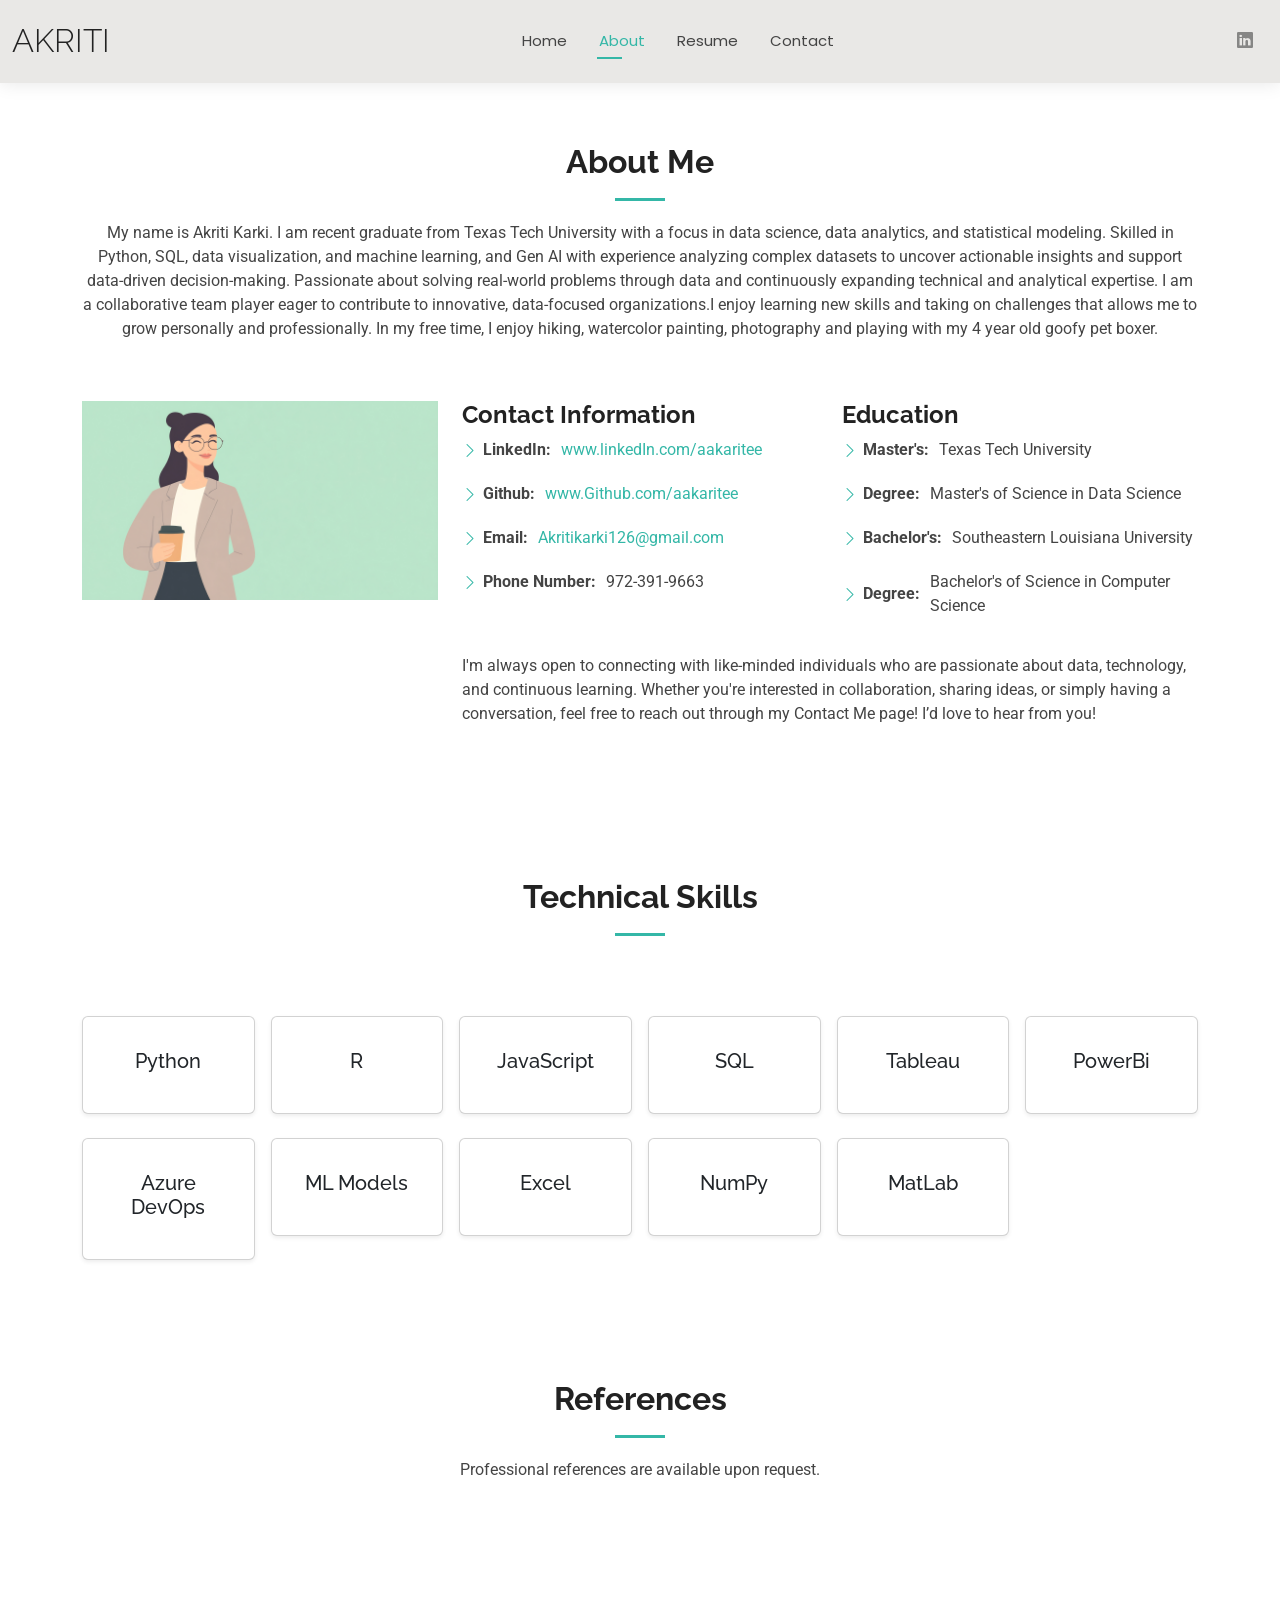
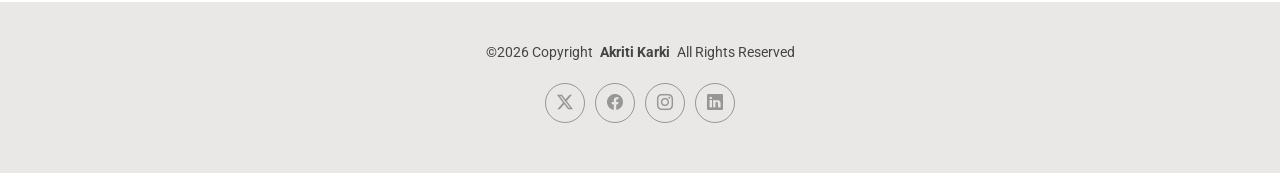
==== commit 8d9e14a7: "fix links for linkedIn" ====
--- a/about.html
+++ b/about.html
@@ -83,12 +83,7 @@
           <div class="col-lg-4">
             <img src="assets/img/hero-bg.jpg" class="img-fluid" alt="">
           </div>
-          <div class="col-lg-8 content">
-            <h2>Current Role: Database Administrator </h2>
-            <p class="fst-italic py-3">
-              With a background as a Database Administrator, I developed a strong foundation in data management, optimizing and writing complex SQL queries, data warehousing and, ensuring data quality and reliability. This experience gave me a deep understanding of how data is stored, structured, and maintained, which I think is essential for any data-related role.
- Over time, I became more interested in what we can do with the data beyond just managing it, specifically analyzing it to uncover patterns, build models, and generate insights that drive business decisions. That curiosity led me to explore data science, where I could combine my technical background with statistics and machine learning.
-            </p>
+          <div class="col-lg-8 content">           
             <div class="row">
               <div class="col-lg-6">
                 <h2> Contact Information </h2>
@@ -117,24 +112,15 @@
             </p>
           </div>
         </div>
-
-      </div>
-
+      </div>
     </section><!-- /About Section -->
 
     <!-- Skills Section -->
     <section id="skills" class="skills section">
 
-     <!-- Skills Section -->
-<section id="skills" class="skills section">
-
- <!-- Skills Section -->
-<section id="skills" class="skills section">
-
   <!-- Section Title -->
   <div class="container section-title" data-aos="fade-up">
-    <h2>Skills</h2>
-    <p>Some of the technical skills are listed as follows:</p>
+    <h2>Technical Skills</h2>
   </div><!-- End Section Title -->
 
   <div class="container" data-aos="fade-up" data-aos-delay="100">
@@ -282,7 +268,8 @@
   </footer>
 
   <!-- Scroll Top -->
-  <a href="www.linkedIn.com/In/aakaritee" id="scroll-top" class="scroll-top d-flex align-items-center justify-content-center"><i class="bi bi-arrow-up-short"></i></a>
+  <a href="https://www.linkedin.com/in/aakaritee" id="scroll-top" class="scroll-top d-flex align-items-center justify-content-center"><i class="bi bi-arrow-up-short"></i></a>
+
 
   <!-- Preloader -->
   <div id="preloader"></div>
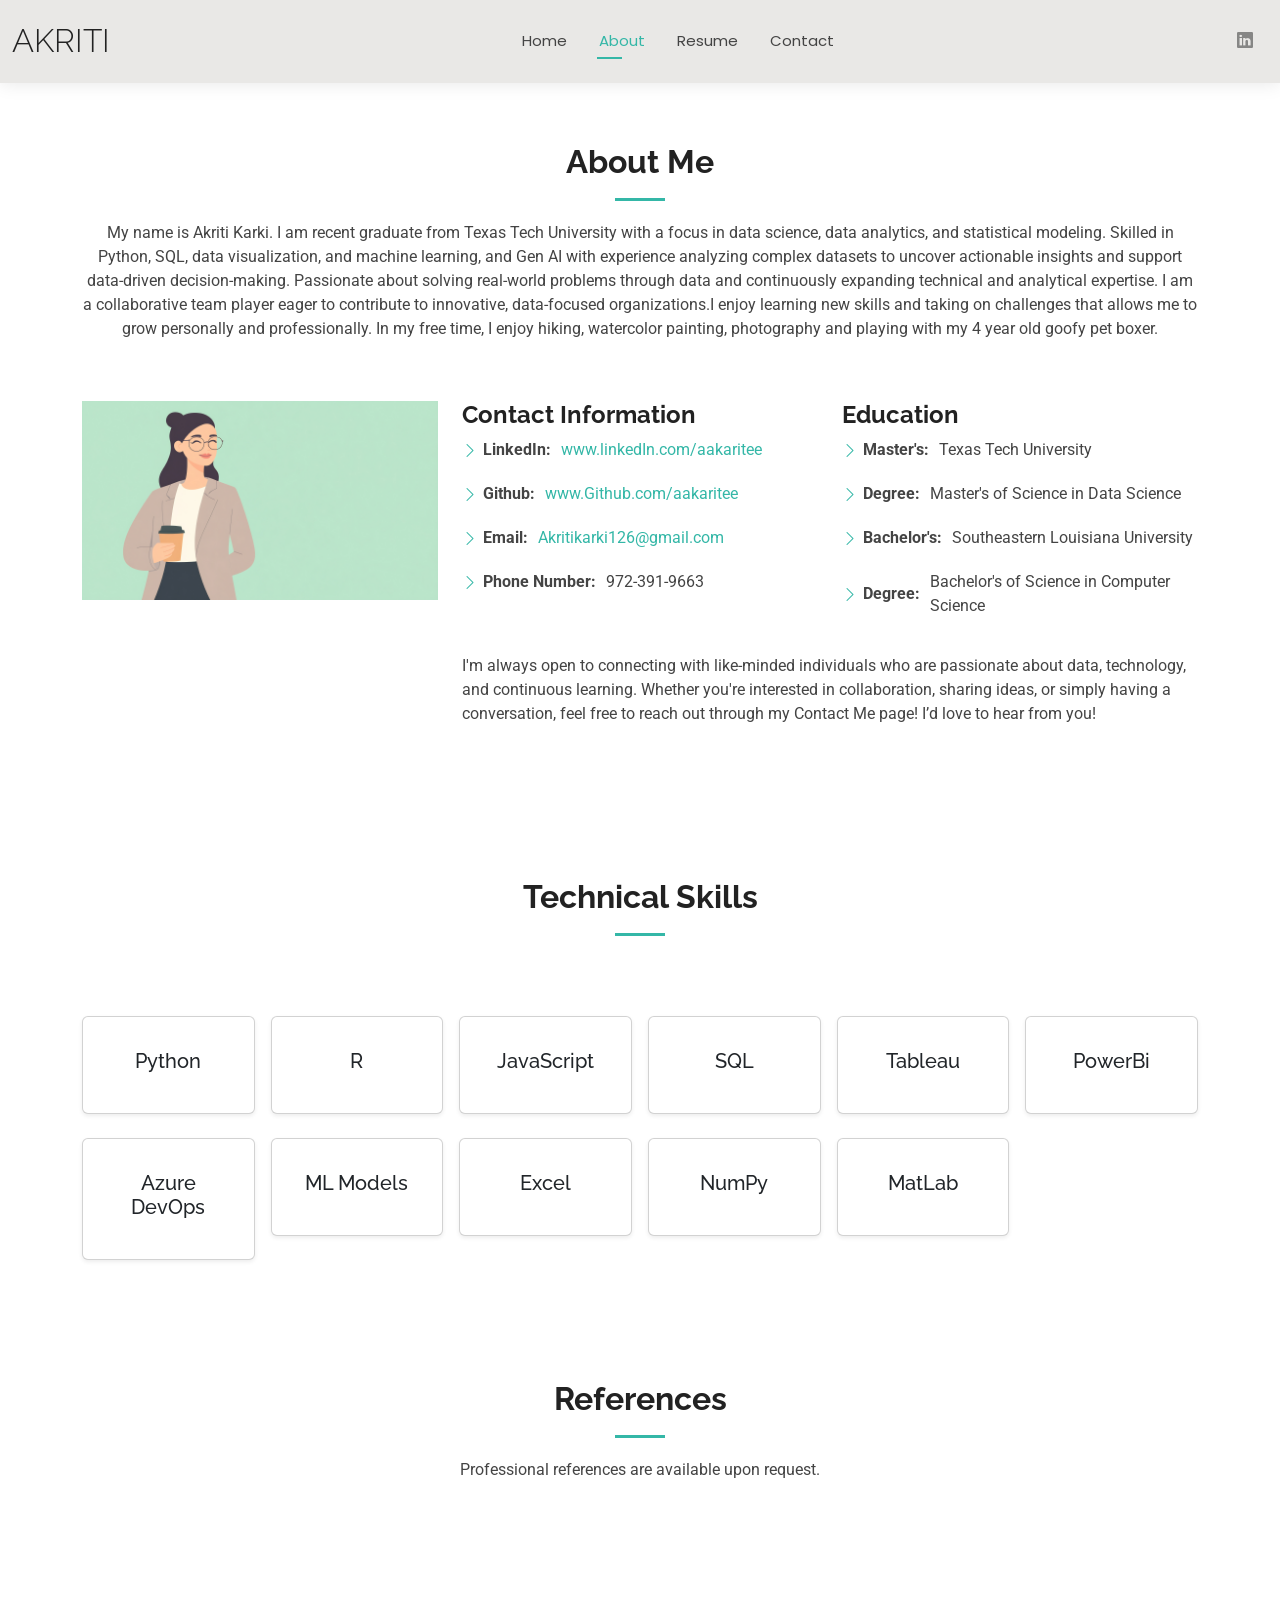
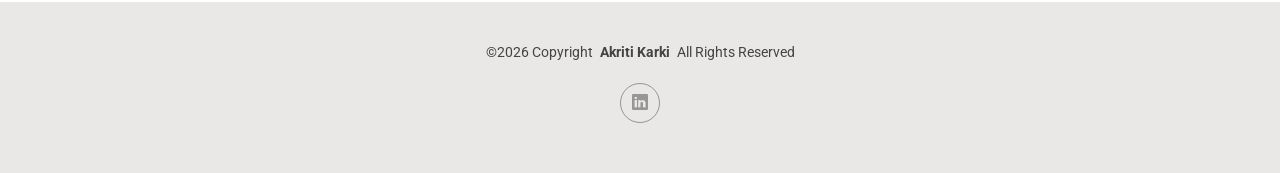
==== commit 0a610079: "fix about" ====
--- a/about.html
+++ b/about.html
@@ -251,10 +251,7 @@
         <p>©2026 <span>Copyright</span> <strong class="px-1 sitename">Akriti Karki</strong> <span>All Rights Reserved<br></span></p>
       </div>
       <div class="social-links d-flex justify-content-center">
-        <a href=""><i class="bi bi-twitter-x"></i></a>
-        <a href=""><i class="bi bi-facebook"></i></a>
-        <a href=""><i class="bi bi-instagram"></i></a>
-        <a href=""><i class="bi bi-linkedin"></i></a>
+        <a href="https://www.linkedin.com/in/aakaritee"><i class="bi bi-linkedin"></i></a>
       </div>
       <div class="credits">
         <!-- All the links in the footer should remain intact. -->
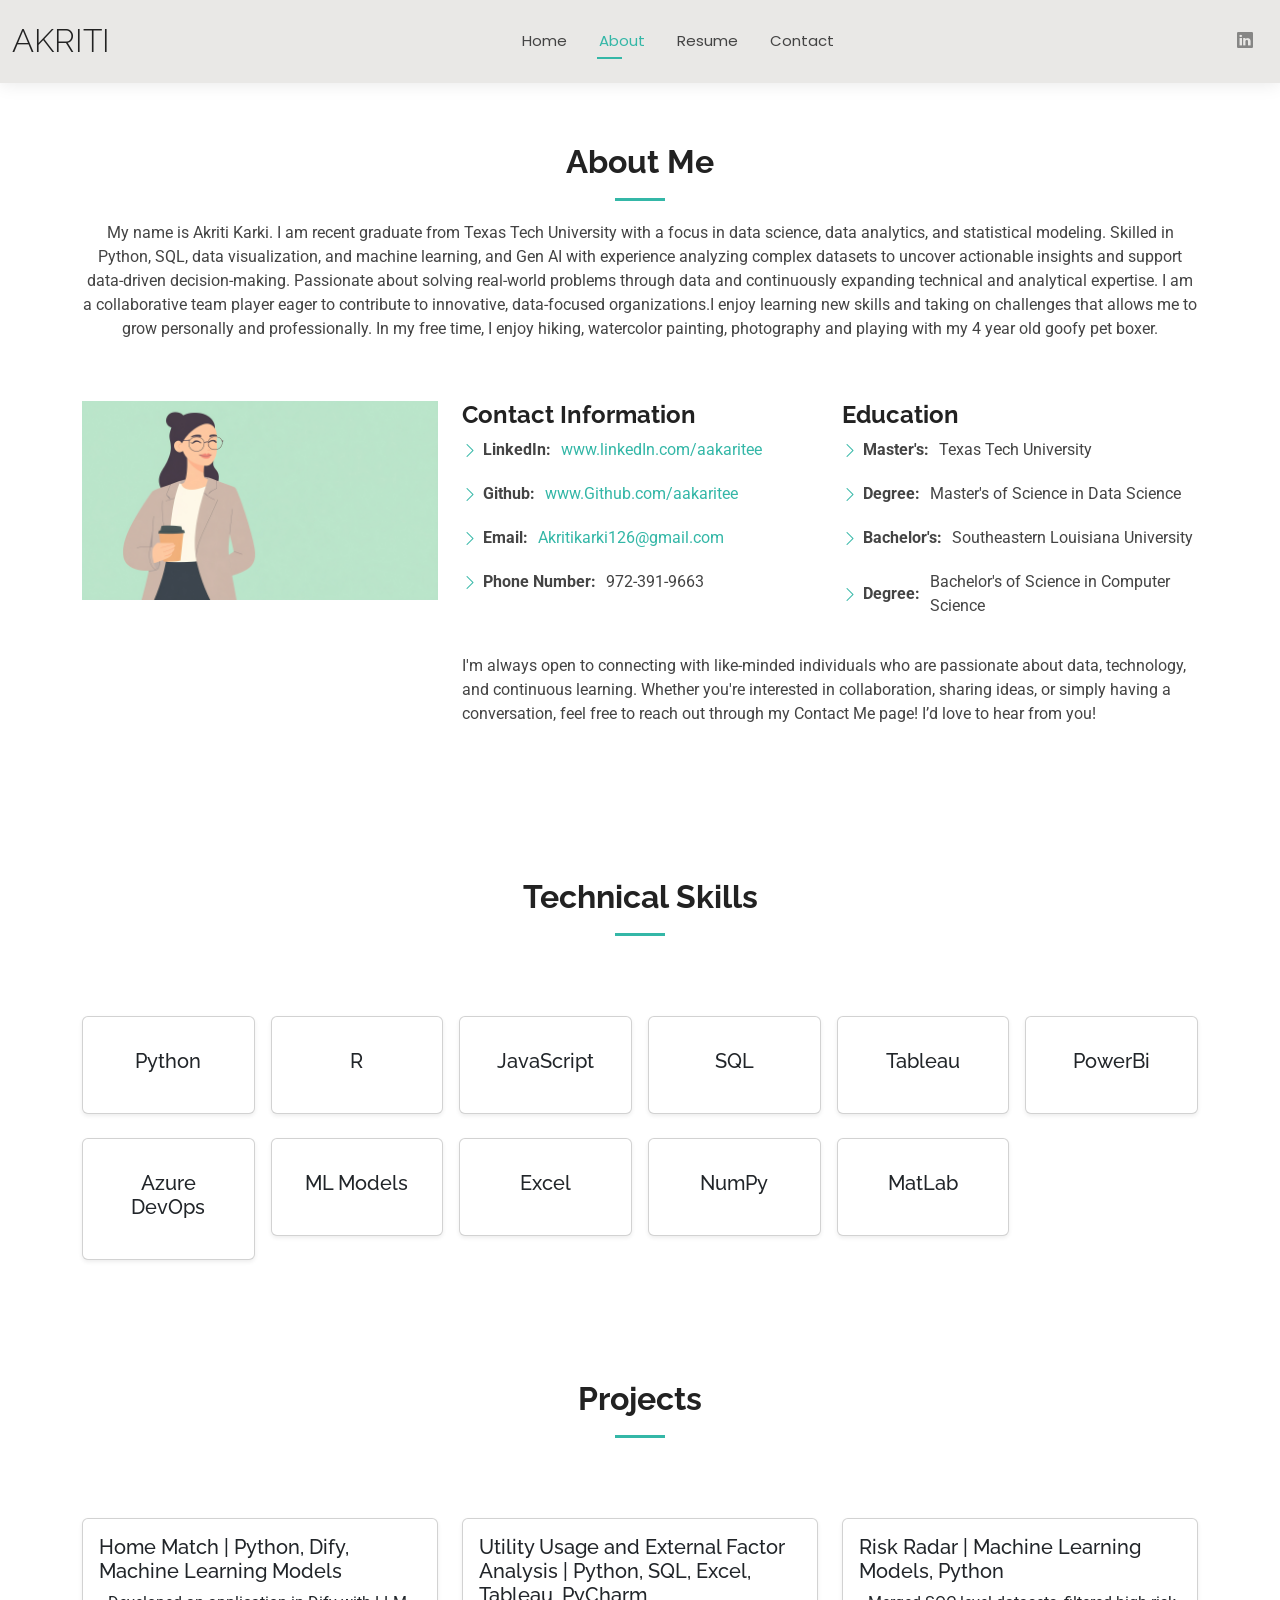
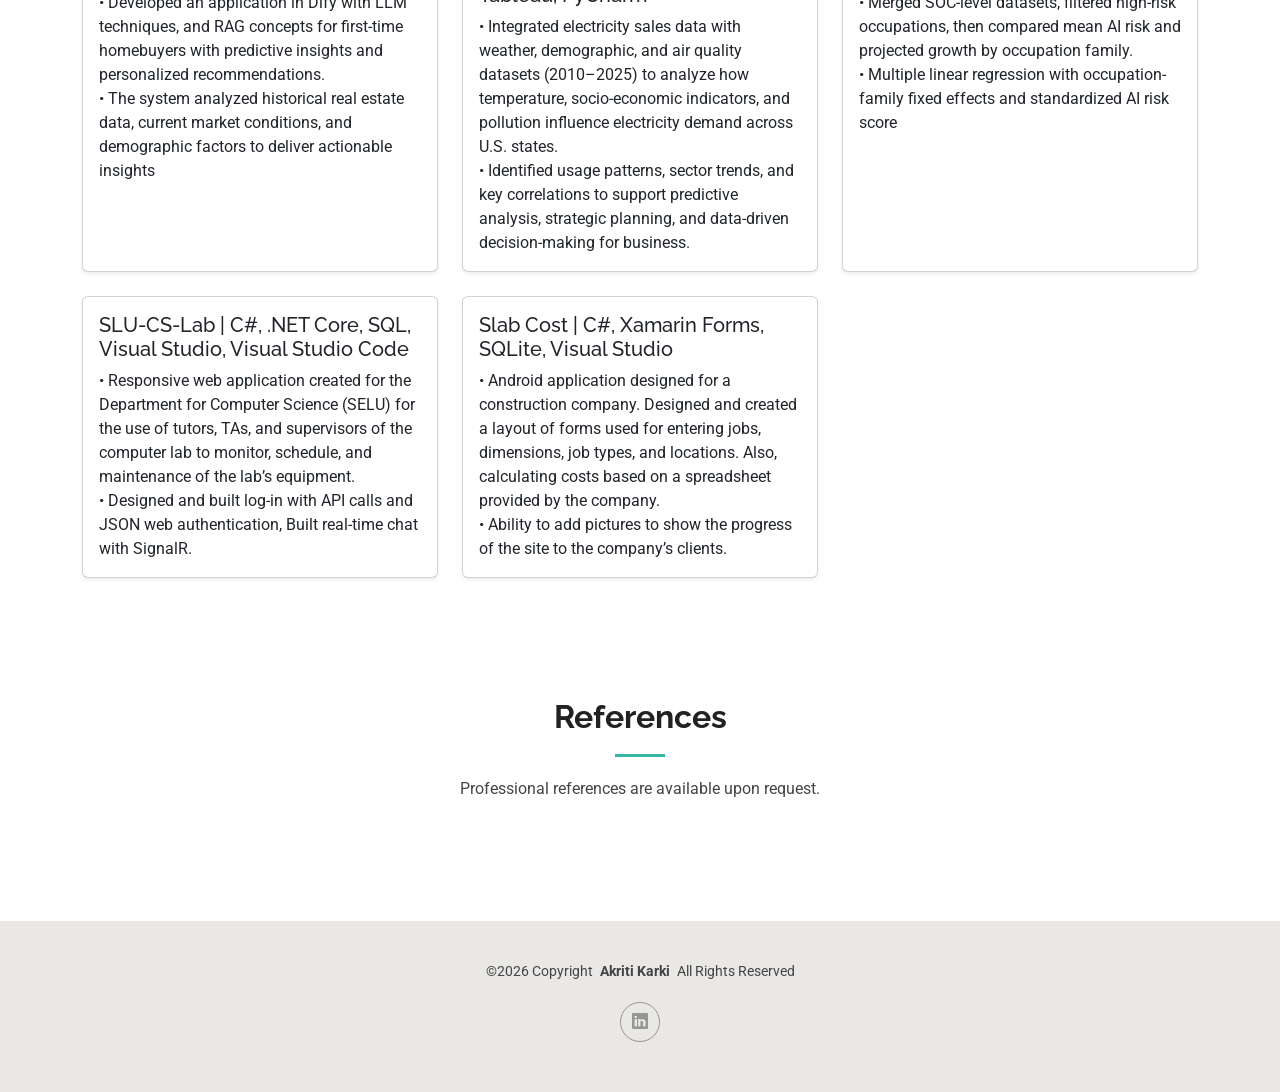
==== commit 0fa71519: "added projects" ====
--- a/about.html
+++ b/about.html
@@ -226,6 +226,86 @@
 
 
 </section><!-- /Skills Section -->
+
+
+<section id="stats" class="stats section">
+
+      <!-- Section Title -->
+      <div class="container section-title" data-aos="fade-up">
+        <h2>Projects</h2>
+
+      </div><!-- End Section Title -->
+
+      <div class="container" data-aos="fade-up" data-aos-delay="100">
+        <div class="row g-4">
+          <div class="col-lg-4 col-md-6">
+            <div class="card shadow-sm h-100">
+              <div class="card-body">
+                <h5 class="card-title">Home Match | Python, Dify, Machine Learning Models</h5>
+                <p class="card-text">• Developed an application in Dify with LLM techniques, and RAG concepts for first-time homebuyers with
+predictive insights and personalized recommendations.
+<br>
+• The system analyzed historical real estate data, current market conditions, and demographic factors to deliver
+actionable insights</p>
+              </div>
+            </div>
+          </div>
+          <div class="col-lg-4 col-md-6">
+            <div class="card shadow-sm h-100">
+              <div class="card-body">
+                <h5 class="card-title">Utility Usage and External Factor Analysis | Python, SQL, Excel, Tableau, PyCharm</h5>
+                <p class="card-text">• Integrated electricity sales data with weather, demographic, and air quality datasets (2010–2025) to analyze how
+temperature, socio-economic indicators, and pollution influence electricity demand across U.S. states.<br>
+• Identified usage patterns, sector trends, and key correlations to support predictive analysis, strategic planning, and
+data-driven decision-making for business.</p>
+              </div>
+            </div>
+          </div>
+          <div class="col-lg-4 col-md-6">
+            <div class="card shadow-sm h-100">
+              <div class="card-body">
+                <h5 class="card-title">Risk Radar | Machine Learning Models, Python</h5>
+                <p class="card-text">• Merged SOC-level datasets, filtered high-risk occupations, then compared mean AI risk and projected growth by occupation family. 
+                  <br>• Multiple linear regression with occupation-family fixed effects and standardized AI risk score
+
+                </p>
+              </div>
+            </div>
+          </div>
+          <div class="col-lg-4 col-md-6">
+            <div class="card shadow-sm h-100">
+              <div class="card-body">
+                <h5 class="card-title">SLU-CS-Lab | C#, .NET Core, SQL, Visual Studio, Visual Studio Code</h5>
+                <p class="card-text">• Responsive web application created for the Department for Computer Science (SELU) for the use of tutors, TAs,
+and supervisors of the computer lab to monitor, schedule, and maintenance of the lab’s equipment.<br>
+• Designed and built log-in with API calls and JSON web authentication, Built real-time chat with SignalR.</p>
+              </div>
+            </div>
+          </div>
+          <div class="col-lg-4 col-md-6">
+            <div class="card shadow-sm h-100">
+              <div class="card-body">
+                <h5 class="card-title">Slab Cost | C#, Xamarin Forms, SQLite, Visual Studio</h5>
+                <p class="card-text">•	Android application designed for a construction company. Designed and created a layout of forms used for entering jobs, dimensions, job types, and locations. Also, calculating costs based on a spreadsheet provided by the company.
+                   <br>• Ability to add pictures to show the progress of the site to the company’s clients. </p>
+              </div>
+            </div>
+          </div>
+          <!----<div class="col-lg-4 col-md-6">
+            <div class="card shadow-sm h-100">
+              <div class="card-body">
+                <h5 class="card-title">Project Six</h5>
+                <p class="card-text">Interactive dashboard prototype using web and BI tools.</p>
+              </div>
+            </div>
+          </div>
+          ---->
+        </div>
+      </div>
+
+    </section><!-- /Stats Section -->
+
+
     <!-- Stats Section -->
     <section id="stats" class="stats section">
 
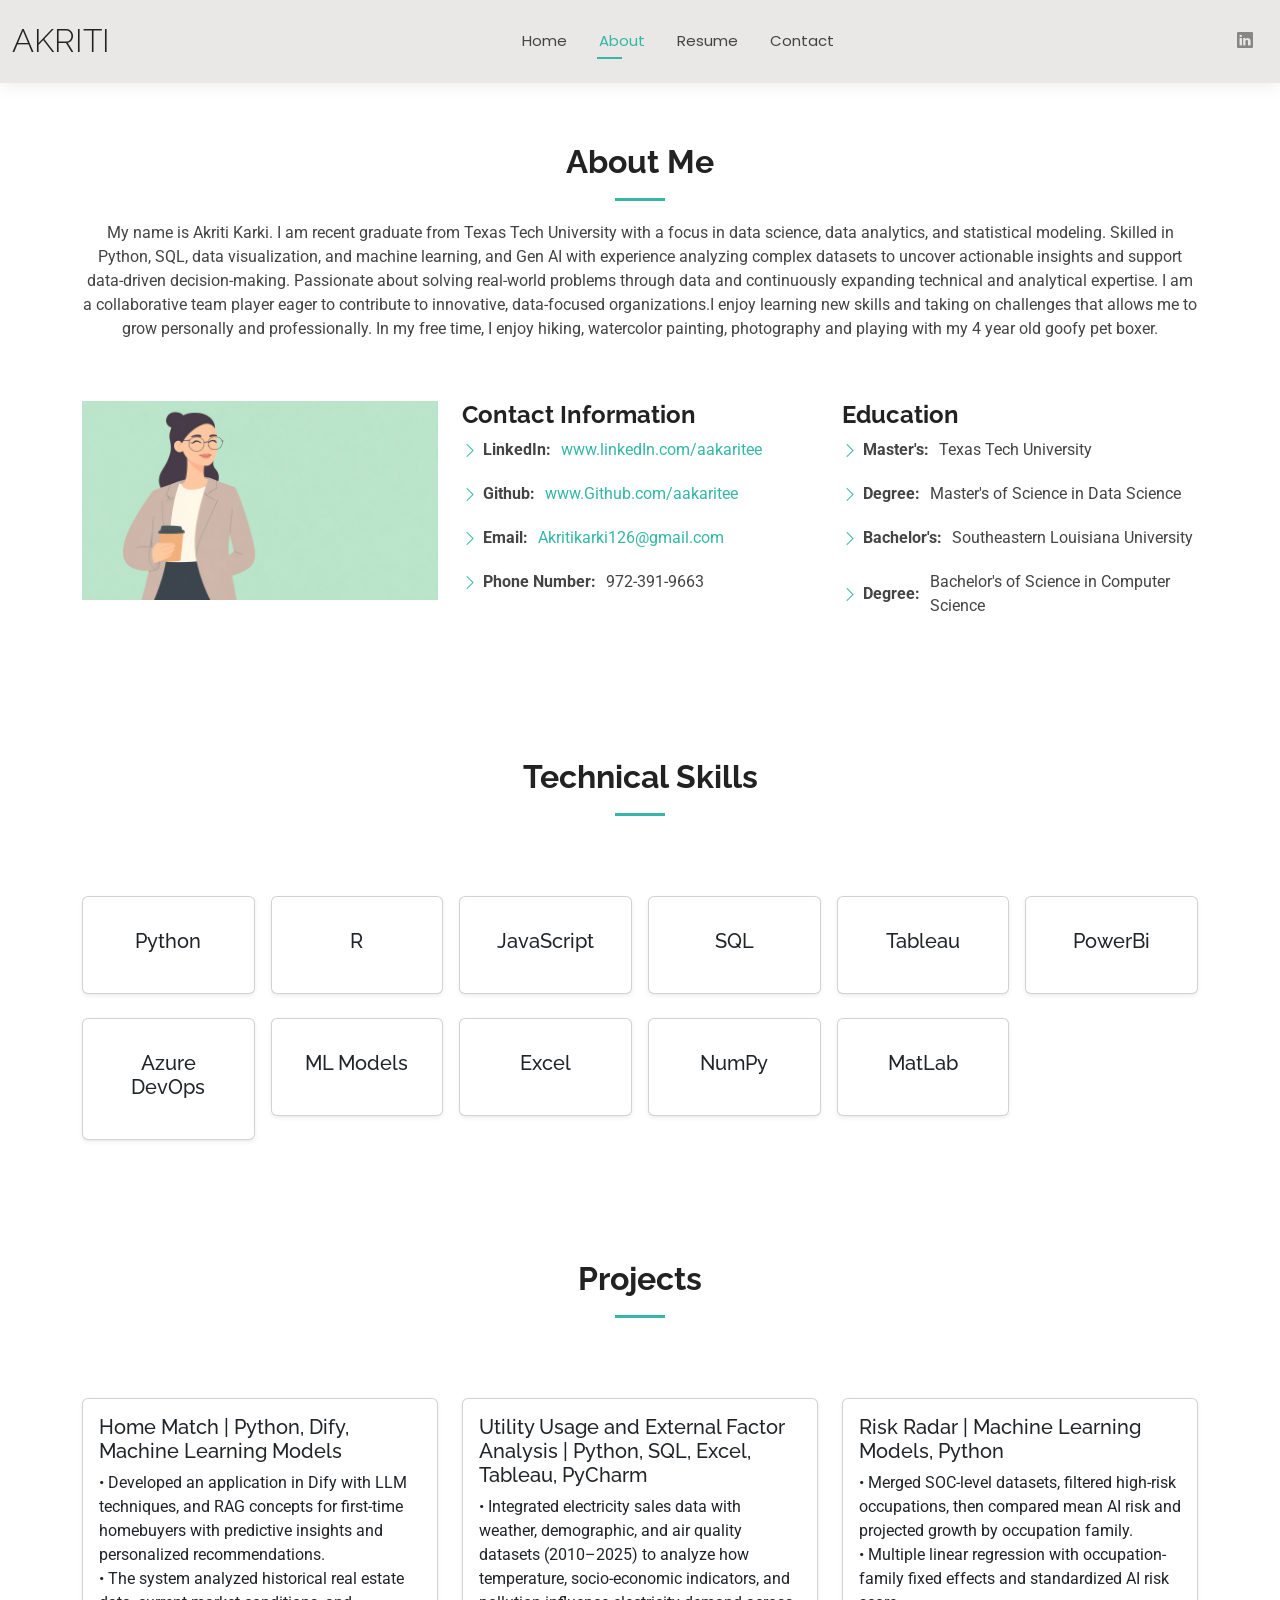
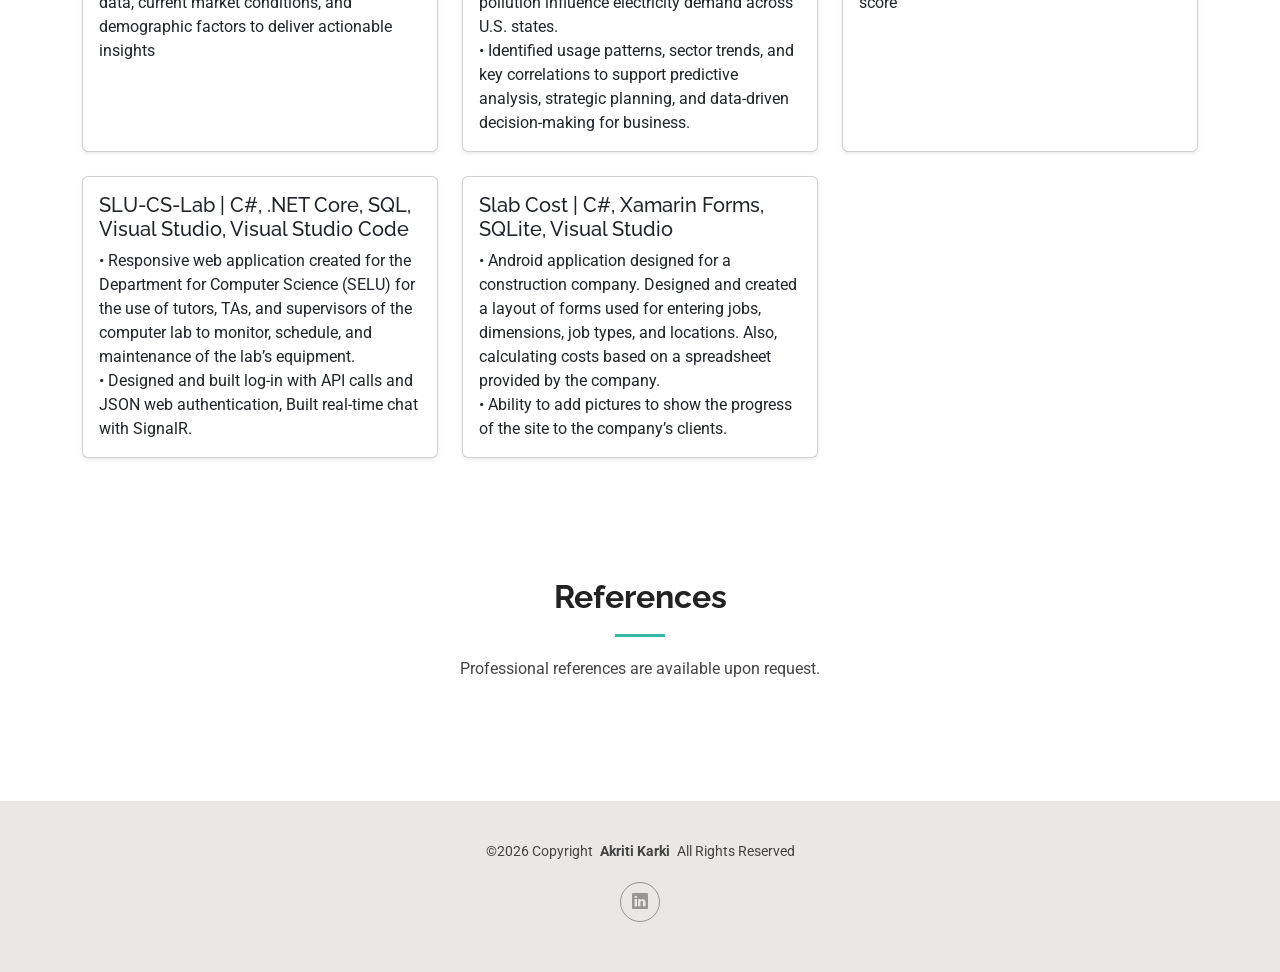
==== commit d4bbaa23: "remove paragraph from about" ====
--- a/about.html
+++ b/about.html
@@ -106,10 +106,10 @@
                 </ul>
               </div>
             </div>
-            <p class="py-3">
+           <!---<p class="py-3">
               I'm always open to connecting with like-minded individuals who are passionate about data, technology, and continuous learning. Whether you're interested in collaboration, sharing ideas, or simply having a conversation, feel free to reach out through my Contact Me page! I’d love to hear from you!
 
-            </p>
+            </p> -->
           </div>
         </div>
       </div>
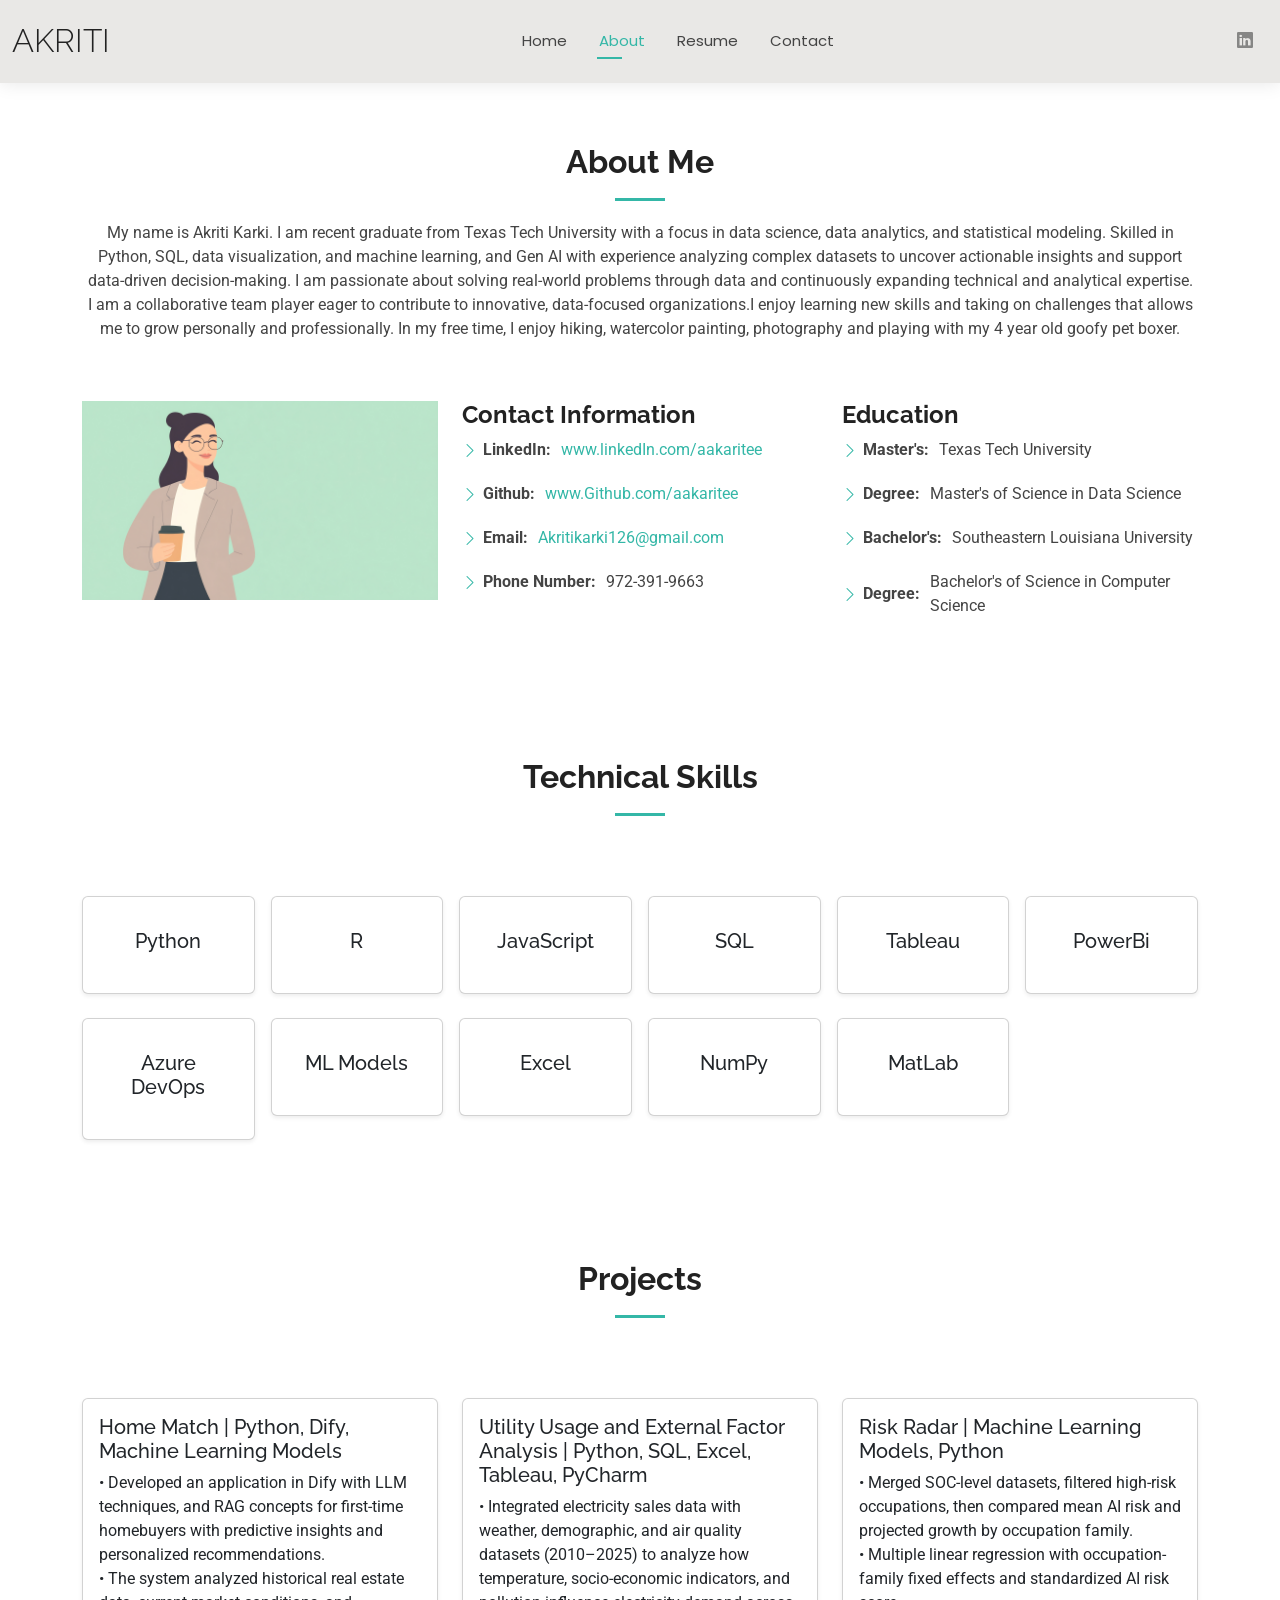
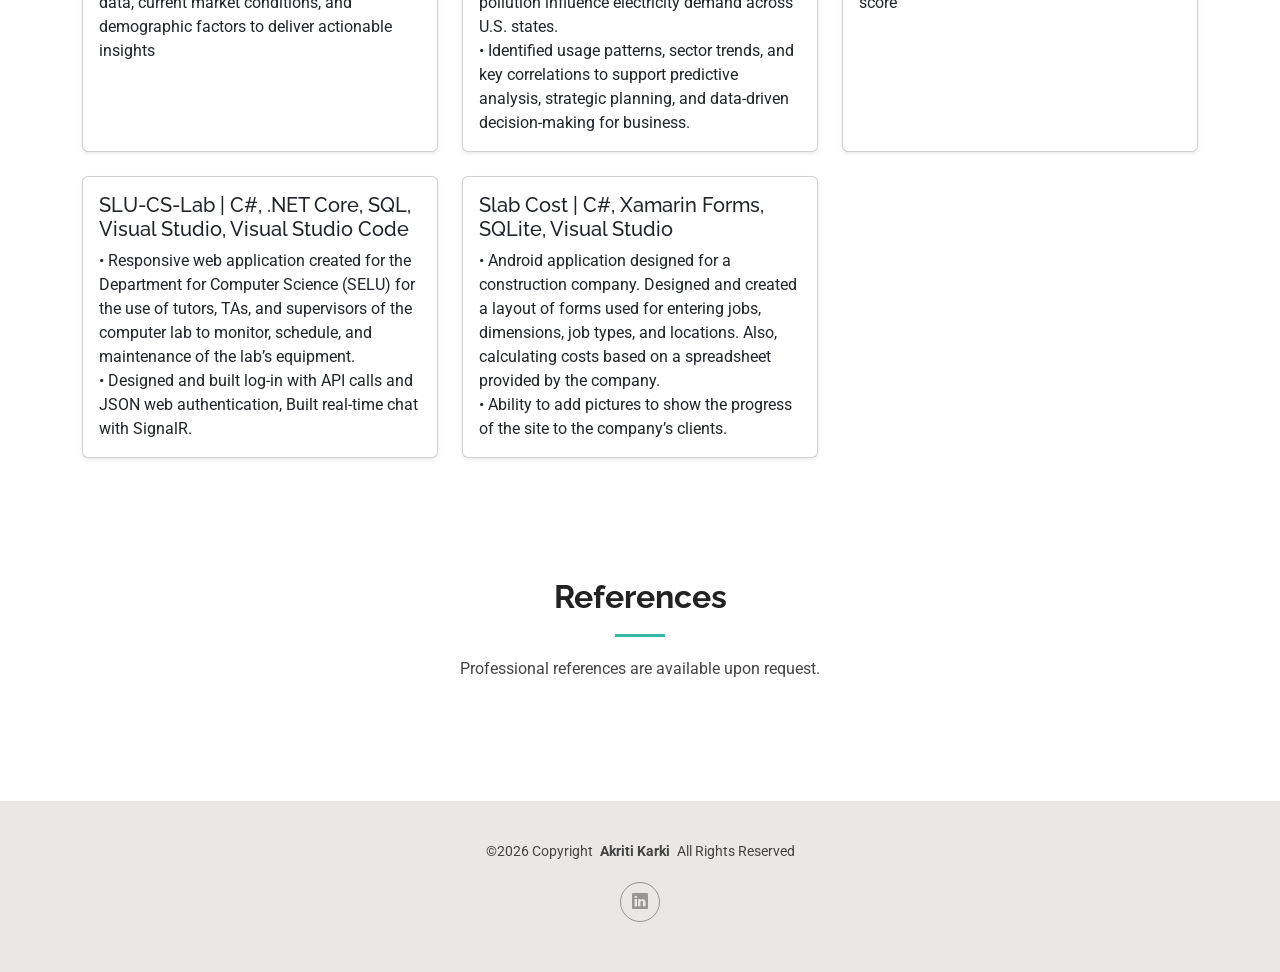
==== commit 47b8819b: "changes in words" ====
--- a/about.html
+++ b/about.html
@@ -74,7 +74,8 @@
       <!-- Section Title -->
       <div class="container section-title" data-aos="fade-up">
         <h2>About Me</h2>
-        <p> My name is Akriti Karki. I am recent graduate from Texas Tech University with a focus in data science, data analytics, and statistical modeling. Skilled in Python, SQL, data visualization, and machine learning, and Gen AI with experience analyzing complex datasets to uncover actionable insights and support data-driven decision-making. Passionate about solving real-world problems through data and continuously expanding technical and analytical expertise. I am a collaborative team player eager to contribute to innovative, data-focused organizations.I enjoy learning new skills and taking on challenges that allows me to grow personally and professionally. In my free time, I enjoy hiking, watercolor painting, photography and playing with my 4 year old goofy pet boxer.</p>
+        <p> My name is Akriti Karki. I am recent graduate from Texas Tech University with a focus in data science, data analytics, and statistical modeling. Skilled in Python, SQL, data visualization, and machine learning, and Gen AI with experience analyzing complex datasets to uncover actionable insights and support data-driven decision-making. I am passionate about solving real-world problems through data and continuously expanding technical and analytical expertise.
+          <br> I am a collaborative team player eager to contribute to innovative, data-focused organizations.I enjoy learning new skills and taking on challenges that allows me to grow personally and professionally. In my free time, I enjoy hiking, watercolor painting, photography and playing with my 4 year old goofy pet boxer.</p>
       </div><!-- End Section Title -->
 
       <div class="container" data-aos="fade-up" data-aos-delay="100">
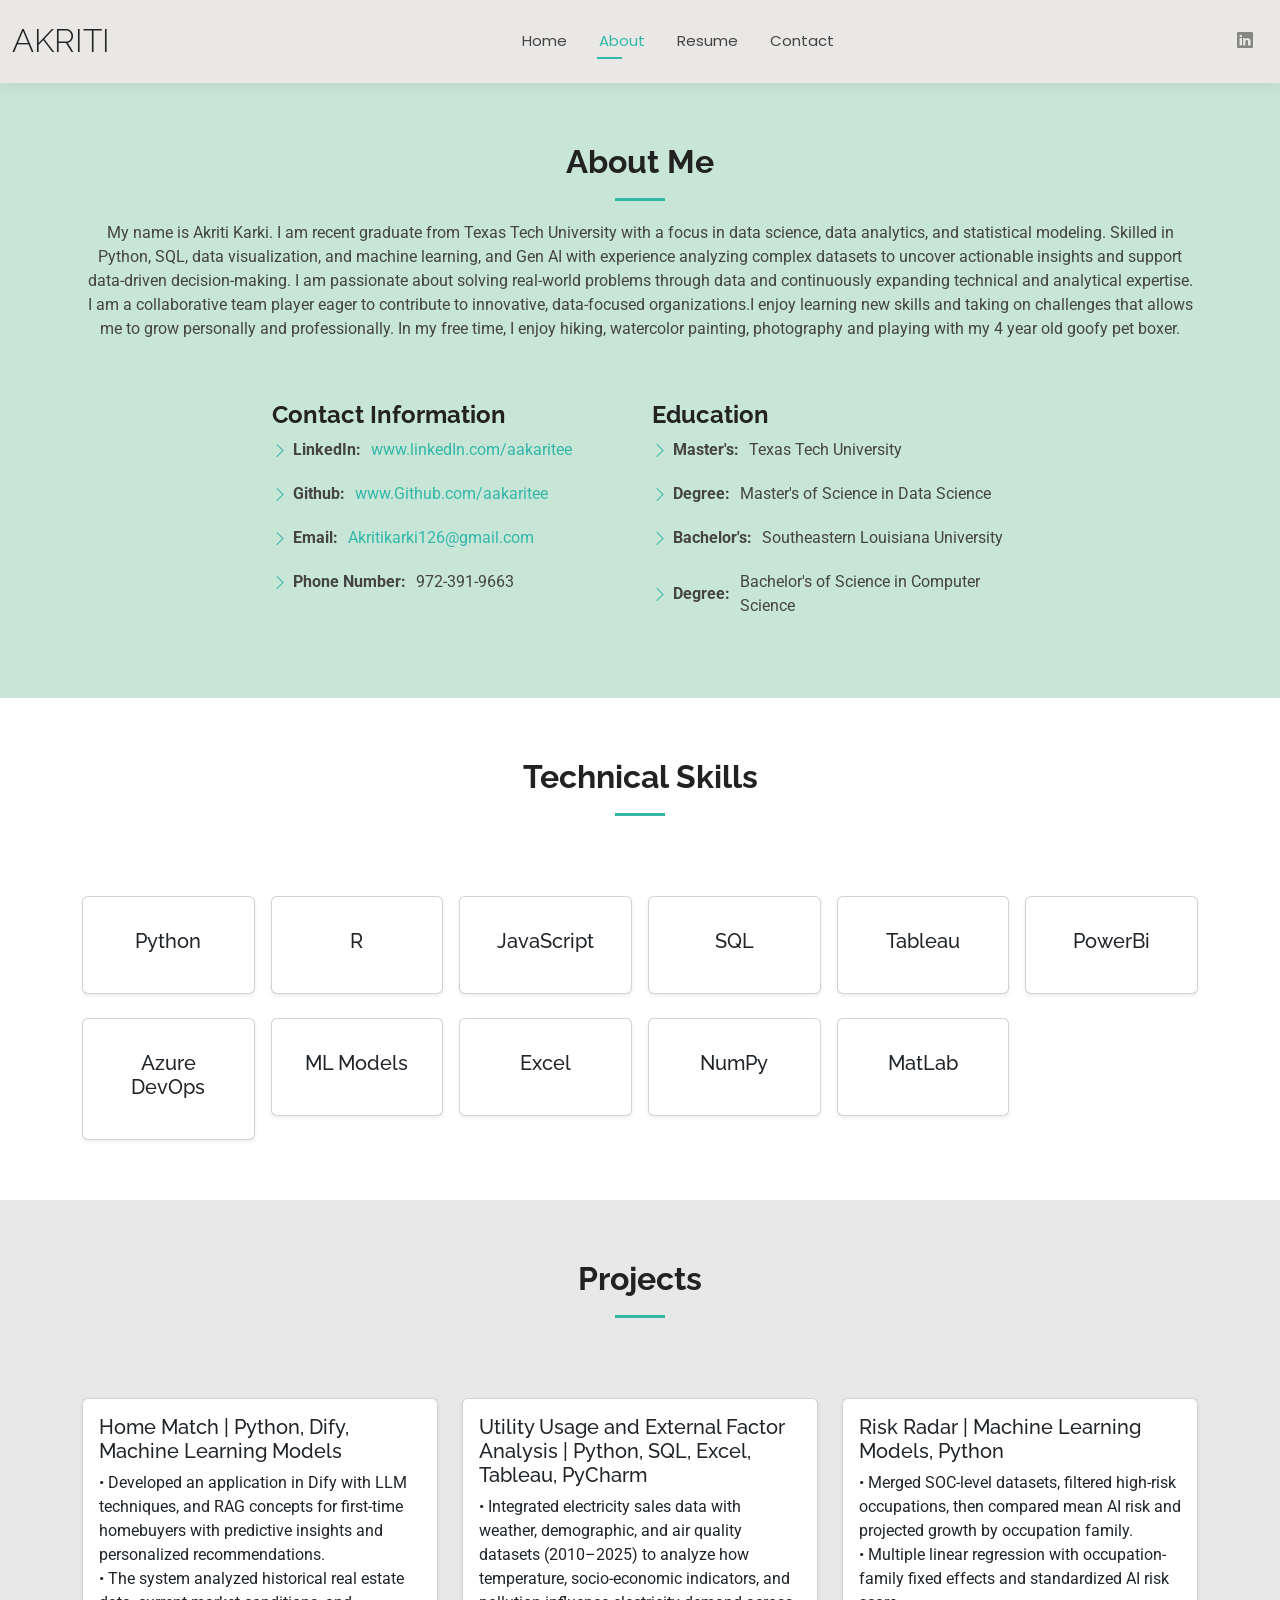
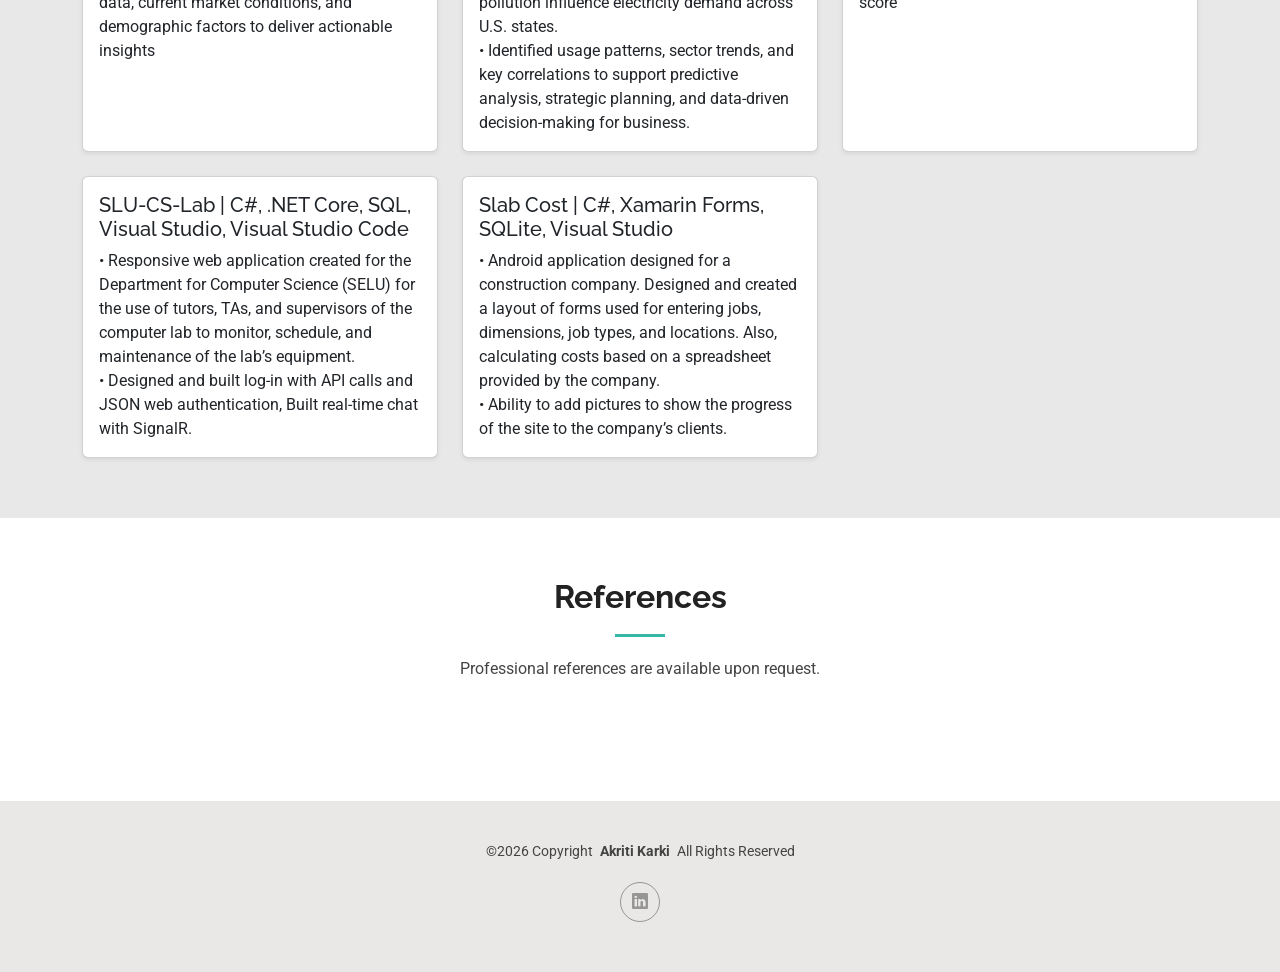
==== commit 913ad189: "background color change" ====
--- a/about.html
+++ b/about.html
@@ -69,7 +69,7 @@
   <main class="main">
 
     <!-- About Section -->
-    <section id="about" class="about section">
+    <section id="about" class="about section" style="background-color: #C8E6D7;">
 
       <!-- Section Title -->
       <div class="container section-title" data-aos="fade-up">
@@ -81,9 +81,7 @@
       <div class="container" data-aos="fade-up" data-aos-delay="100">
 
         <div class="row gy-4 justify-content-center">
-          <div class="col-lg-4">
-            <img src="assets/img/hero-bg.jpg" class="img-fluid" alt="">
-          </div>
+          
           <div class="col-lg-8 content">           
             <div class="row">
               <div class="col-lg-6">
@@ -229,7 +227,7 @@
 </section><!-- /Skills Section -->
 
 
-<section id="stats" class="stats section">
+<section id="stats" class="stats section" style="background-color: #E8E8E8;">
 
       <!-- Section Title -->
       <div class="container section-title" data-aos="fade-up">
@@ -308,7 +306,7 @@
 
 
     <!-- Stats Section -->
-    <section id="stats" class="stats section">
+    <section id="stats" class="stats section" >
 
       <!-- Section Title -->
       <div class="container section-title" data-aos="fade-up">
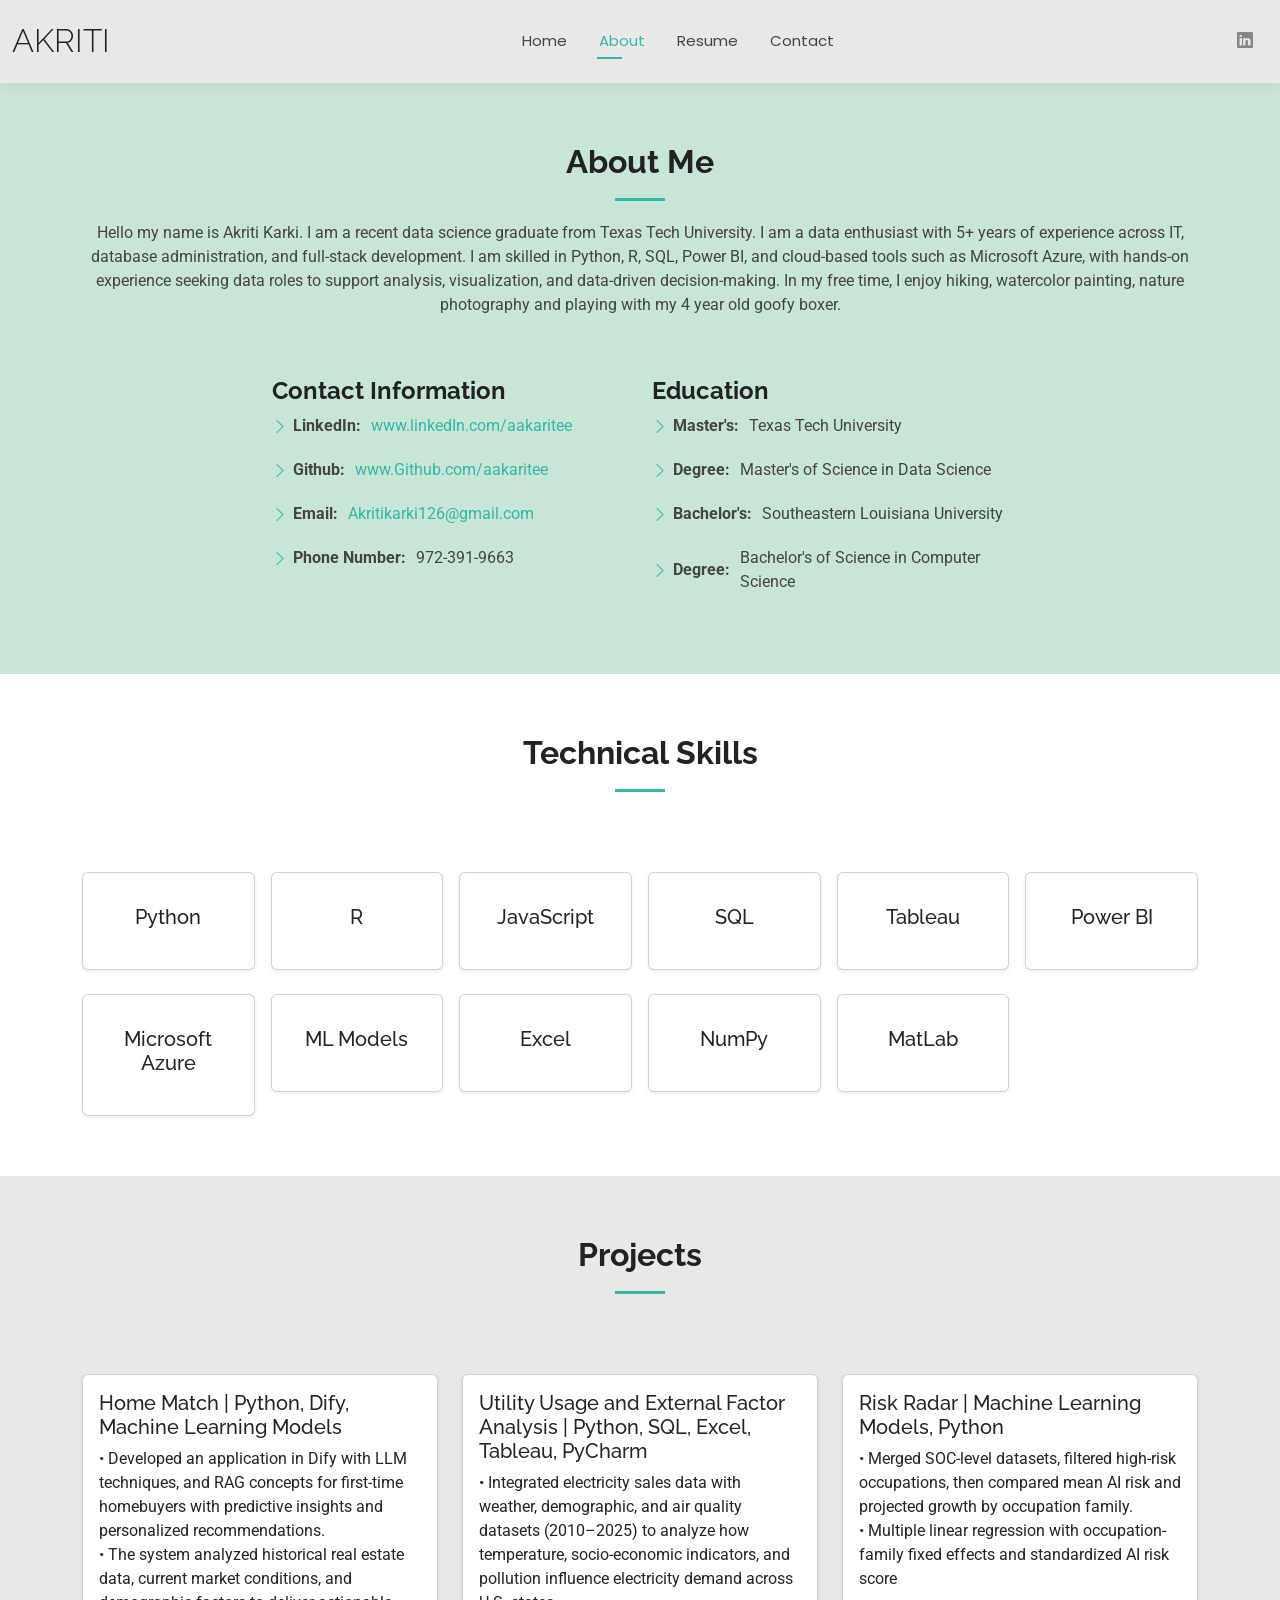
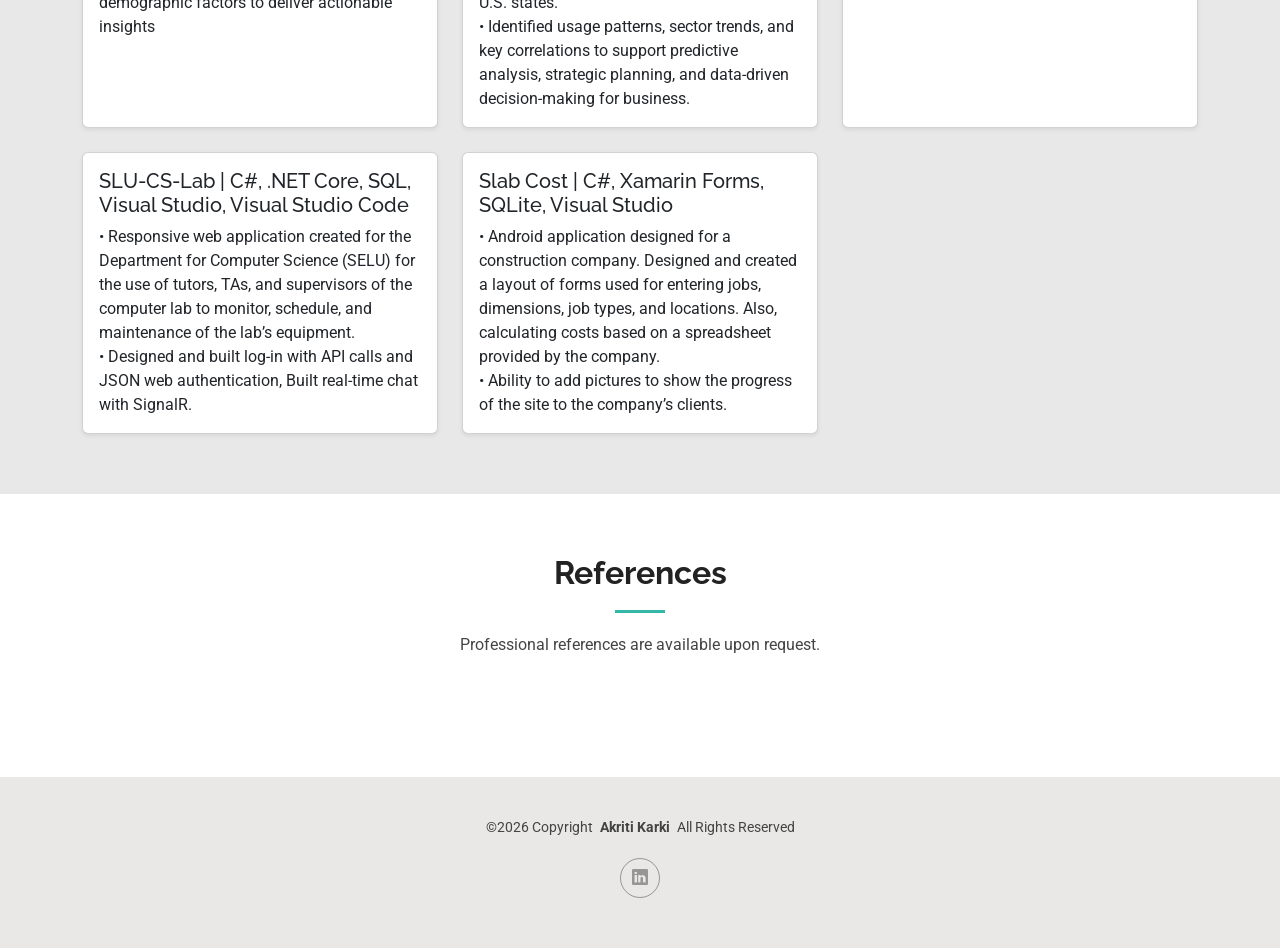
==== commit 608e8dad: "shorten description" ====
--- a/about.html
+++ b/about.html
@@ -74,9 +74,13 @@
       <!-- Section Title -->
       <div class="container section-title" data-aos="fade-up">
         <h2>About Me</h2>
-        <p> My name is Akriti Karki. I am recent graduate from Texas Tech University with a focus in data science, data analytics, and statistical modeling. Skilled in Python, SQL, data visualization, and machine learning, and Gen AI with experience analyzing complex datasets to uncover actionable insights and support data-driven decision-making. I am passionate about solving real-world problems through data and continuously expanding technical and analytical expertise.
-          <br> I am a collaborative team player eager to contribute to innovative, data-focused organizations.I enjoy learning new skills and taking on challenges that allows me to grow personally and professionally. In my free time, I enjoy hiking, watercolor painting, photography and playing with my 4 year old goofy pet boxer.</p>
-      </div><!-- End Section Title -->
+<p>
+  Hello my name is Akriti Karki. I am a recent data science graduate from Texas Tech University. I am a data enthusiast with 5+ years of experience across IT, database administration, and full-stack development.
+I am skilled in Python, R, SQL, Power BI, and cloud-based tools such as Microsoft Azure, with hands-on experience
+seeking data roles to support analysis, visualization, and data-driven decision-making.
+In my free time, I enjoy hiking, watercolor painting, nature photography and playing with my 4 year old goofy boxer.
+
+</p>      </div><!-- End Section Title -->
 
       <div class="container" data-aos="fade-up" data-aos-delay="100">
 
@@ -169,7 +173,7 @@
       <div class="col-lg-2 col-md-4 col-6">
         <div class="card text-center p-3 shadow-sm">
           <div class="card-body">
-            <h5 class="card-title">PowerBi</h5>
+            <h5 class="card-title">Power BI</h5>
           </div>
         </div>
       </div>
@@ -182,7 +186,7 @@
       <div class="col-lg-2 col-md-4 col-6">
         <div class="card text-center p-3 shadow-sm">
           <div class="card-body">
-            <h5 class="card-title">Azure DevOps</h5>
+            <h5 class="card-title">Microsoft Azure</h5>
           </div>
         </div>
       </div>
